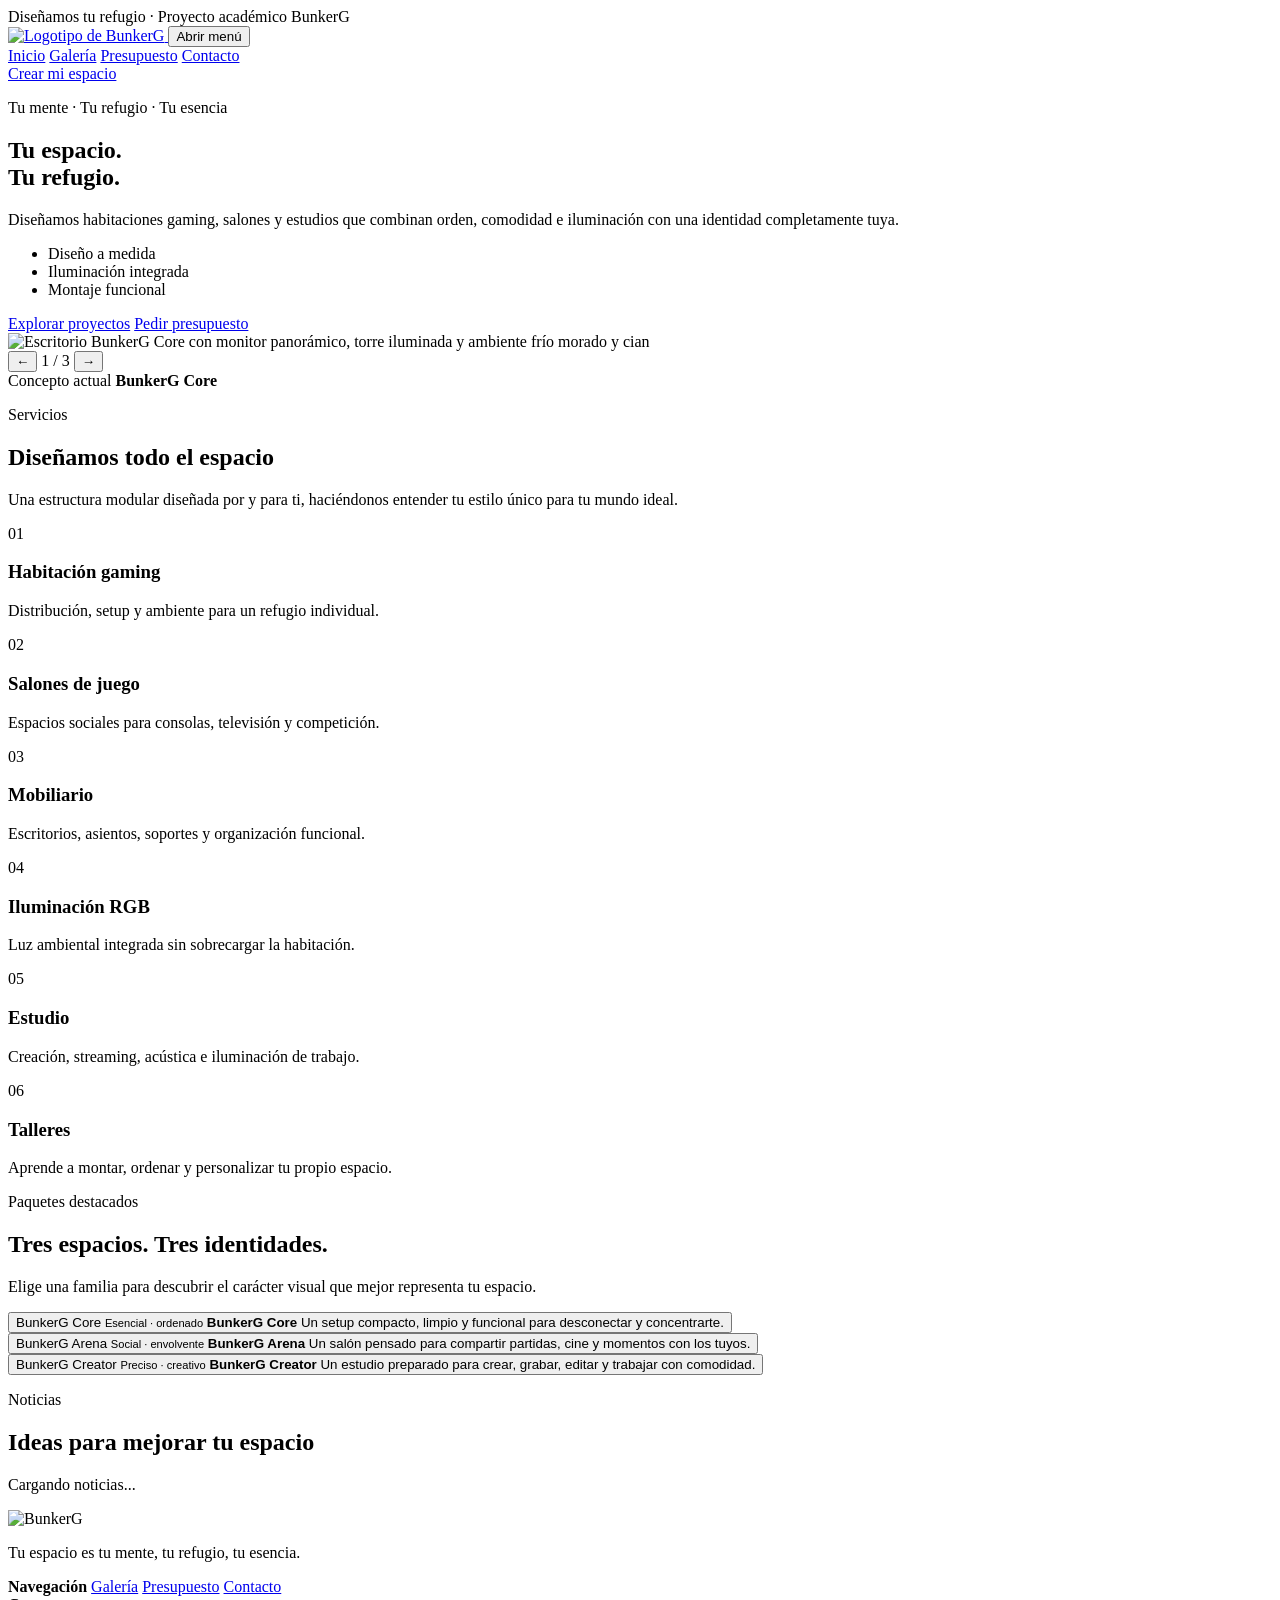
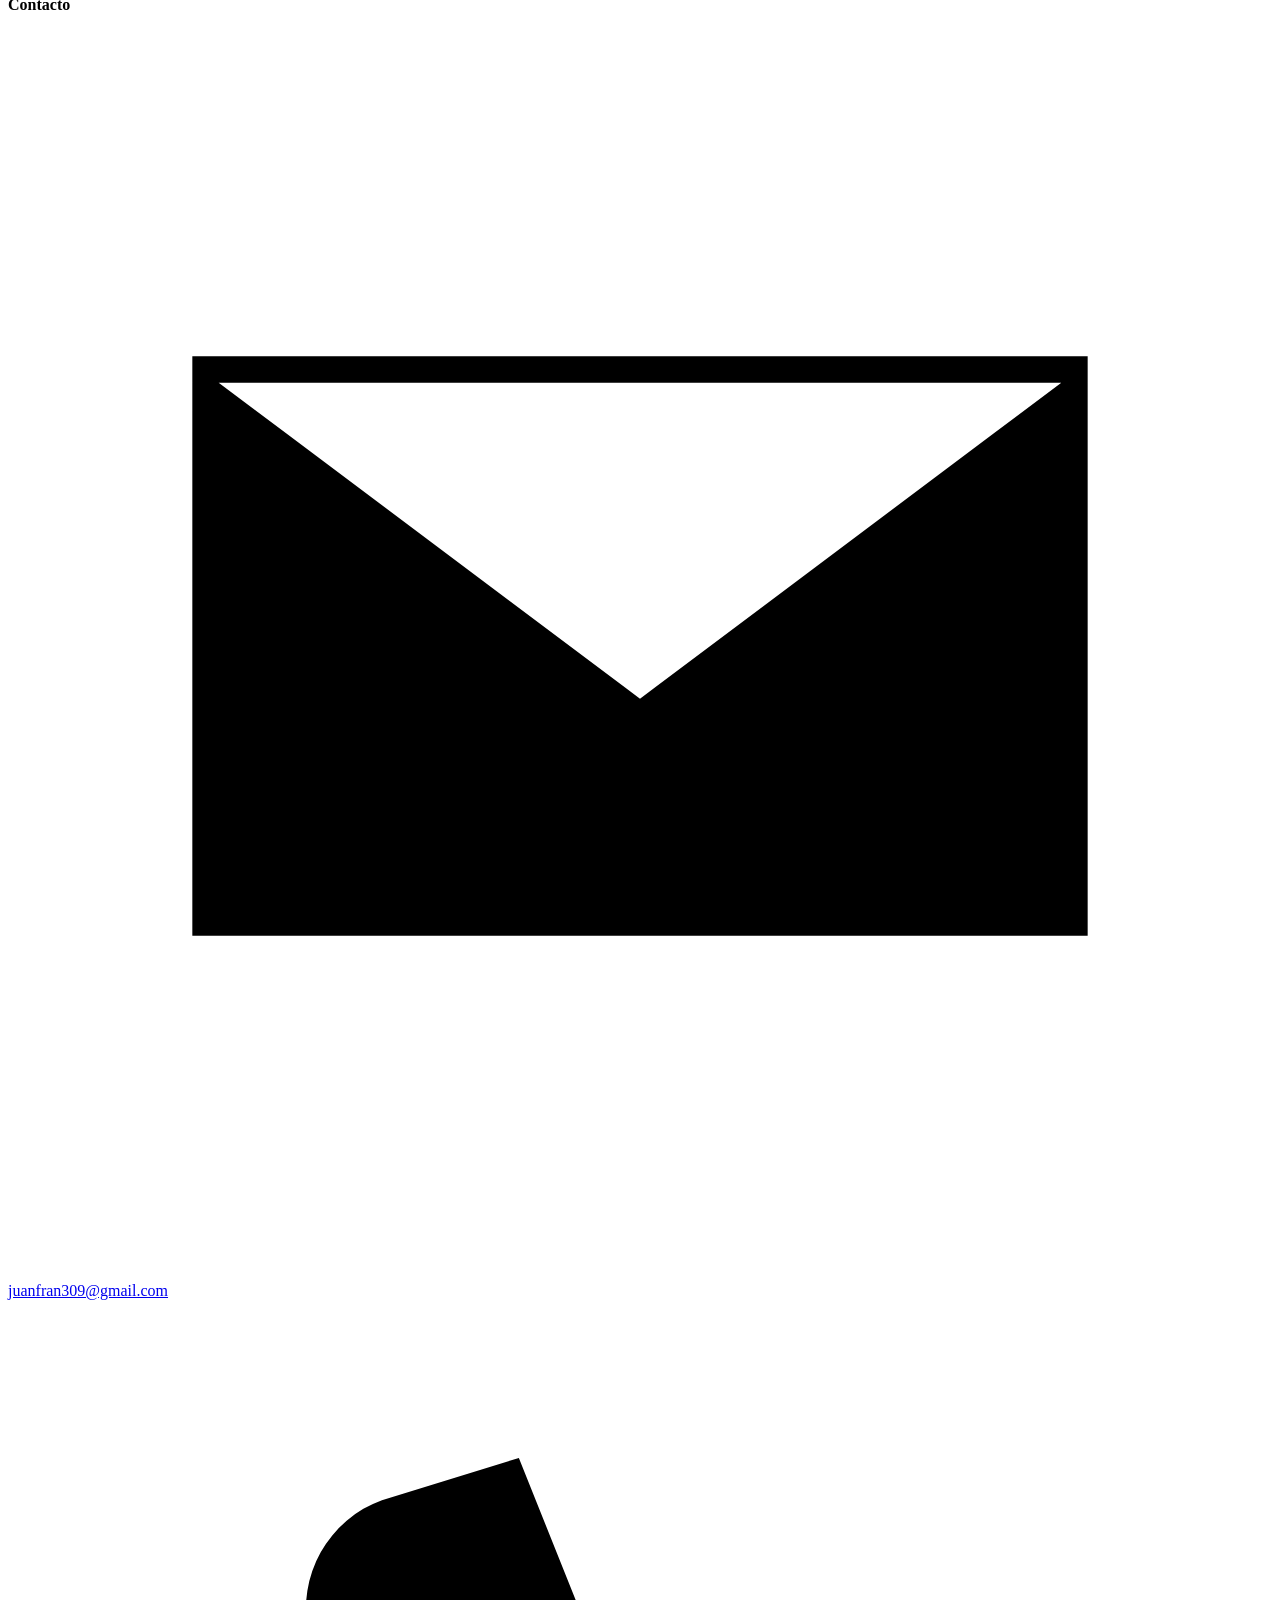
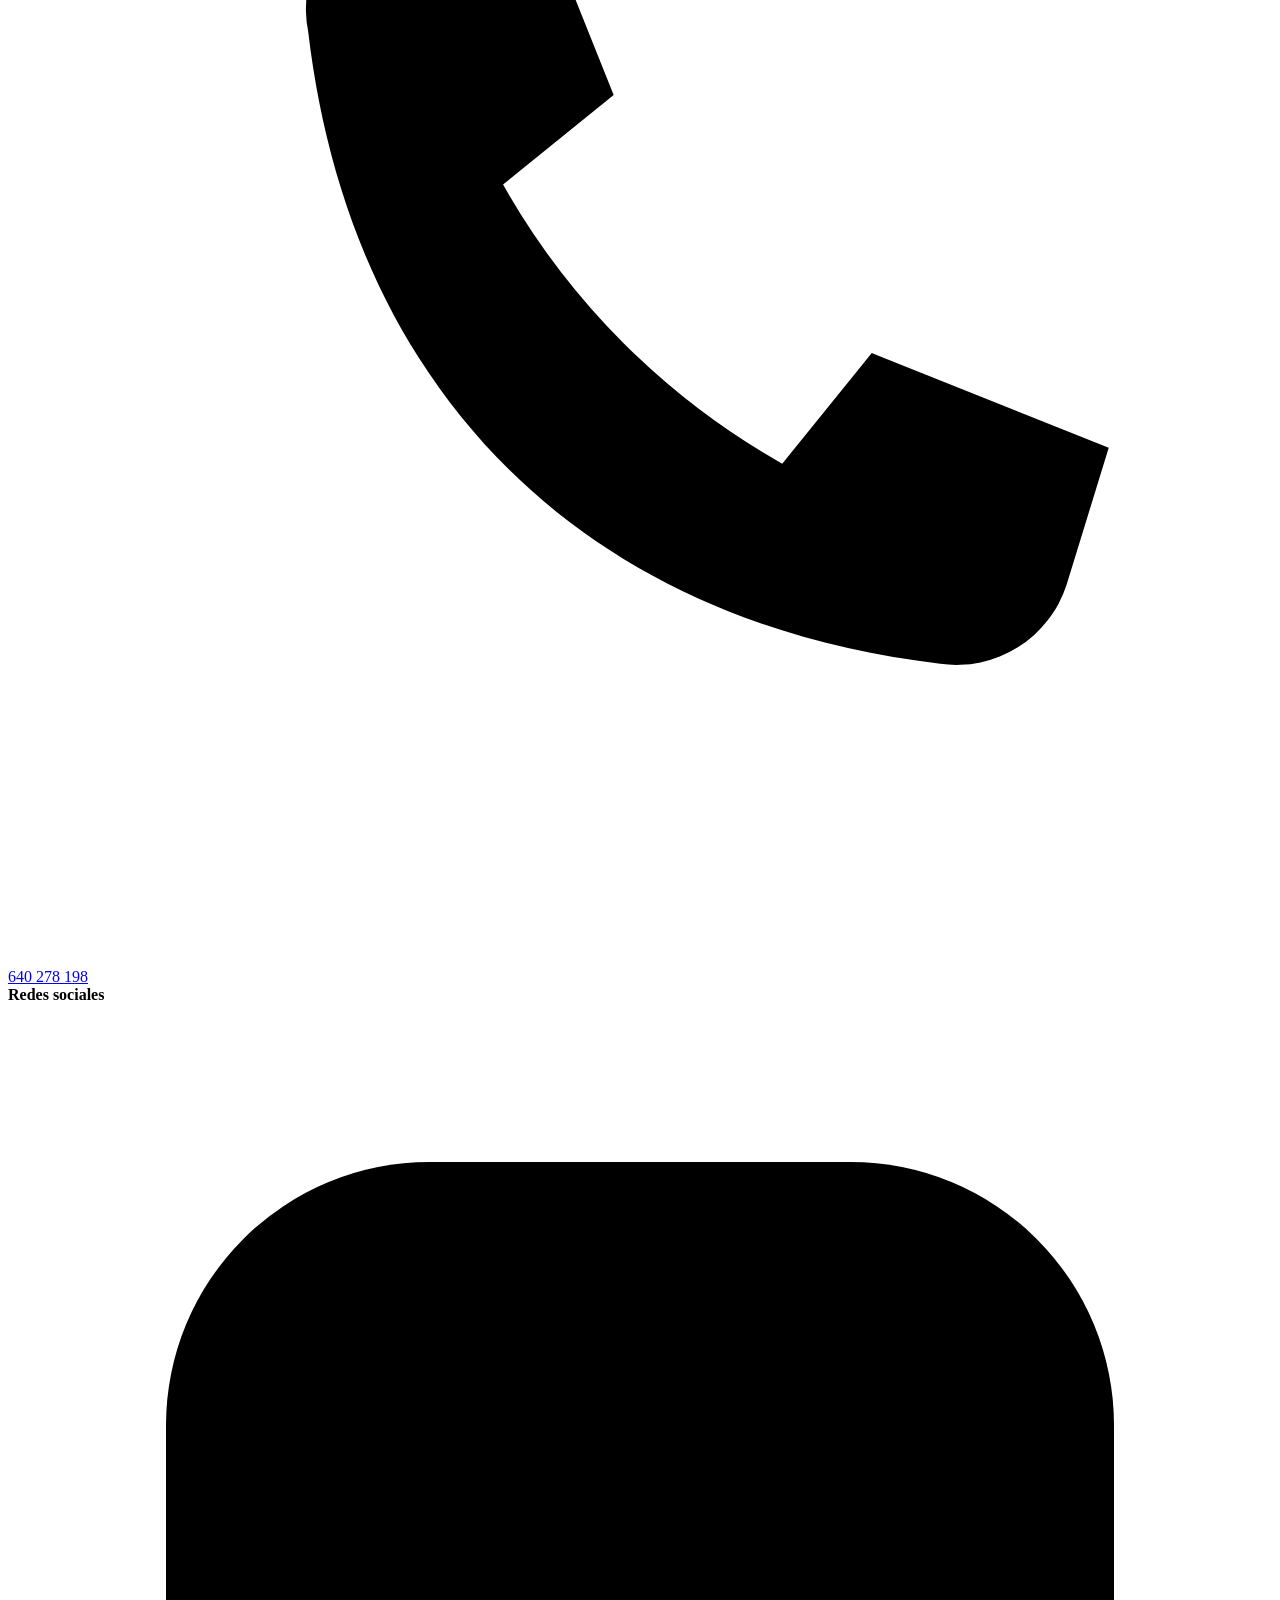
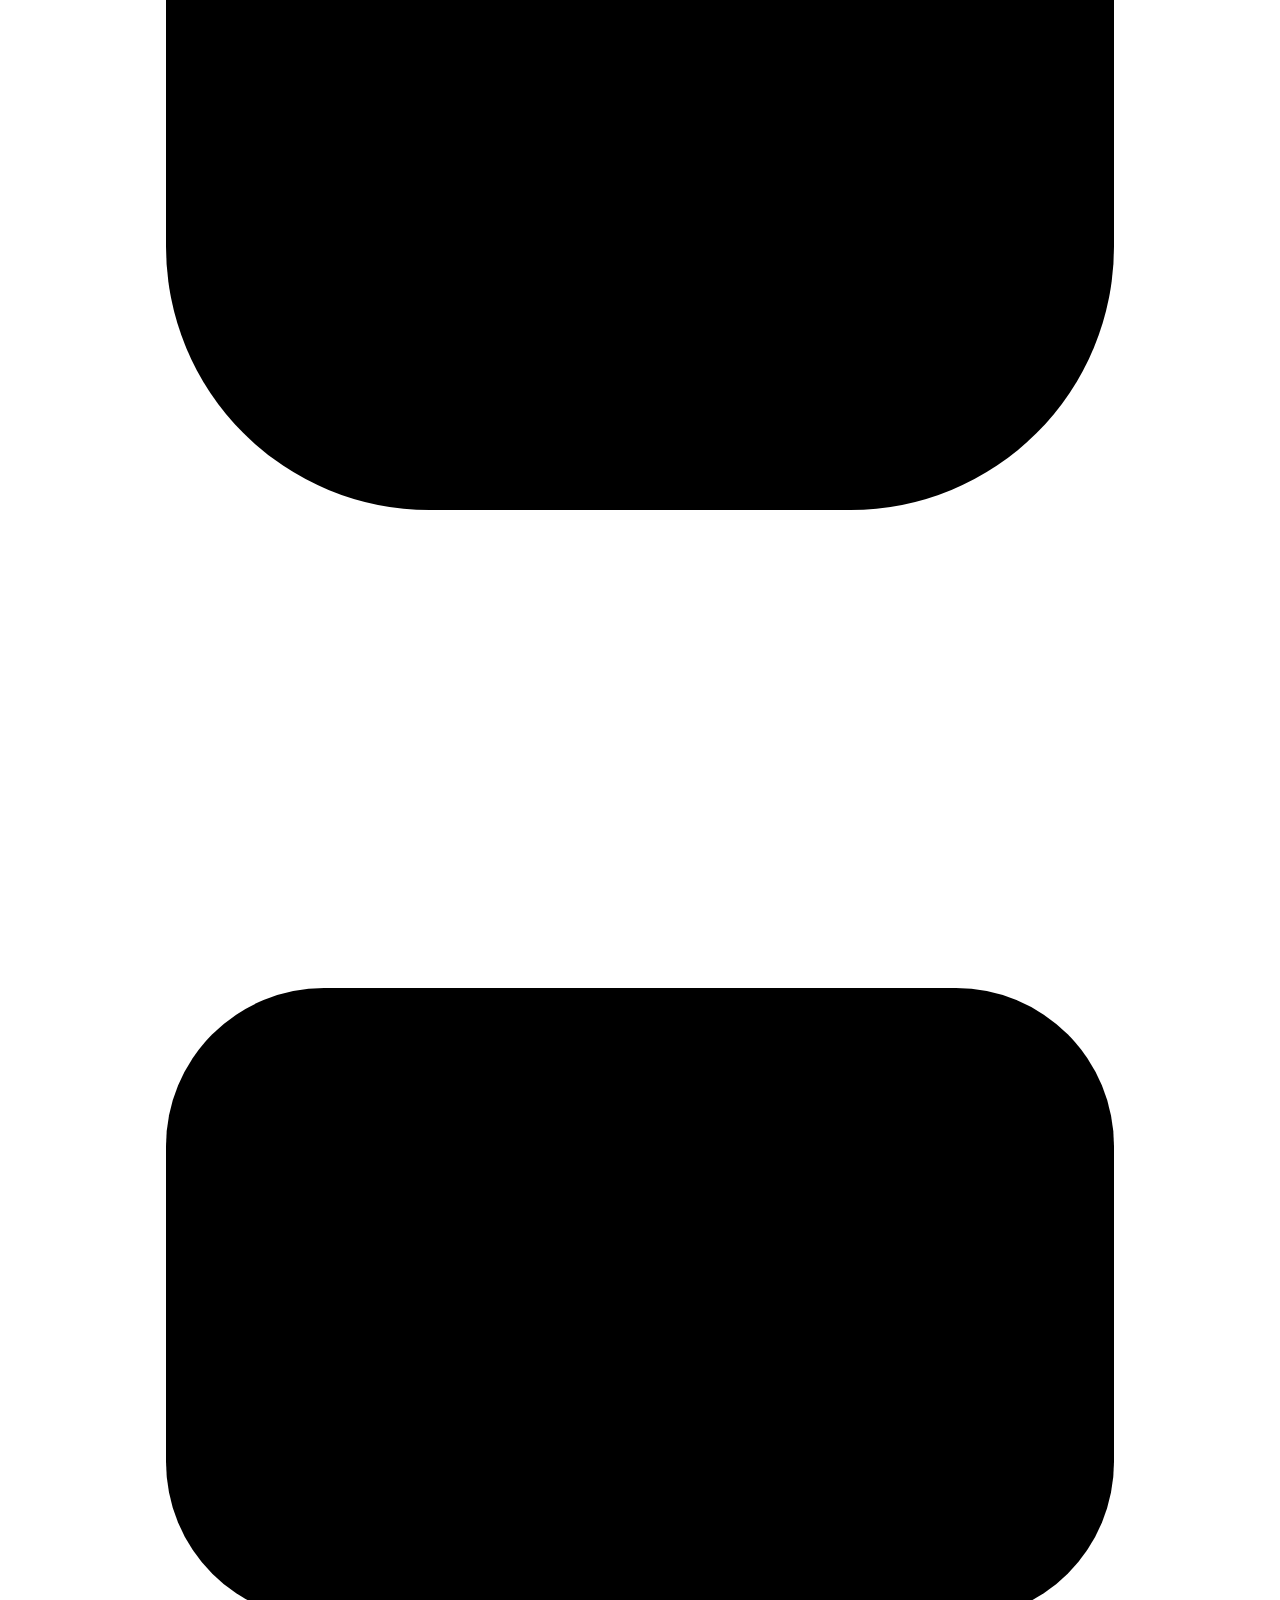
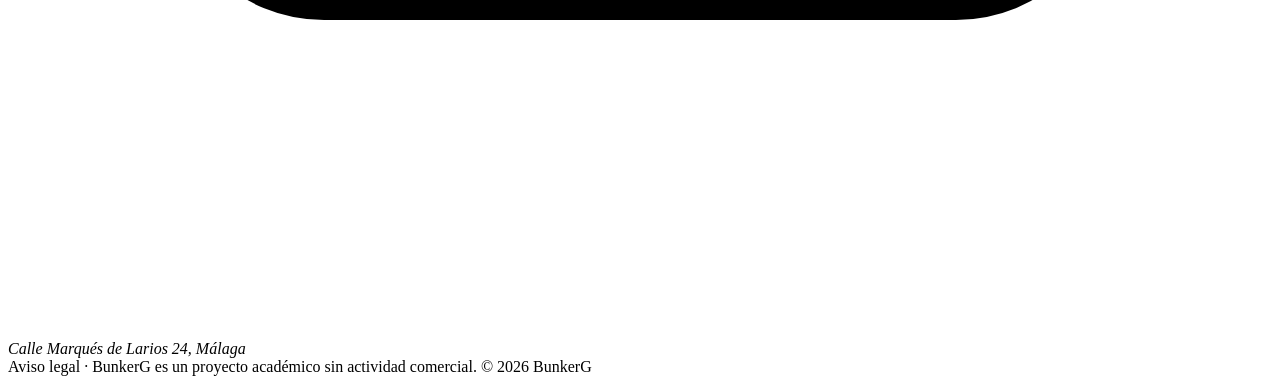
==== index.html @ d968b3aa "Añadir index.html" ====
<!DOCTYPE html>
<html lang="es">
<head>
  <meta charset="UTF-8">
  <meta name="viewport" content="width=device-width, initial-scale=1.0">
  <meta name="description" content="BunkerG diseña habitaciones gaming, salones de juego y estudios personalizados.">
  <title>BunkerG | Tu espacio, tu refugio</title>
  <link rel="icon" href="favicon.ico">
  <link rel="stylesheet" href="assets/css/styles.css?v=final-1">
</head>
<body data-page="home">
  <div class="top-strip">Diseñamos tu refugio · Proyecto académico BunkerG</div>

  <header class="site-header">
    <a class="brand" href="index.html" aria-label="BunkerG, página de inicio">
      <img src="assets/img/bunkerg-logo.svg" alt="Logotipo de BunkerG">
    </a>

    <button class="menu-toggle" type="button" aria-expanded="false" aria-controls="main-menu">
      <span></span><span></span><span></span>
      <span class="sr-only">Abrir menú</span>
    </button>

    <nav id="main-menu" class="main-nav" aria-label="Navegación principal">
      <a class="active" href="index.html">Inicio</a>
      <a href="galeria.html">Galería</a>
      <a href="presupuesto.html">Presupuesto</a>
      <a href="contacto.html">Contacto</a>
    </nav>

    <a class="button button-light header-action" href="presupuesto.html">Crear mi espacio</a>
  </header>

  <main>
    <section class="hero" aria-labelledby="main-title">
      <div class="hero-content">
        <p class="eyebrow">Tu mente · Tu refugio · Tu esencia</p>
        <h1 id="main-title">Tu espacio.<br><span>Tu refugio.</span></h1>
        <p class="hero-description">Diseñamos habitaciones gaming, salones y estudios que combinan orden, comodidad e iluminación con una identidad completamente tuya.</p>
        <ul class="hero-features">
          <li>Diseño a medida</li>
          <li>Iluminación integrada</li>
          <li>Montaje funcional</li>
        </ul>
        <div class="button-group">
          <a class="button button-primary" href="galeria.html">Explorar proyectos</a>
          <a class="button button-outline" href="presupuesto.html">Pedir presupuesto</a>
        </div>
      </div>

      <div class="hero-visual theme-core" data-concept="core">
        <img id="concept-image" class="hero-image" src="assets/img/bunkerg-core-hero.png" alt="Escritorio BunkerG Core con monitor panorámico, torre iluminada y ambiente frío morado y cian">

        <div class="hero-controls" role="group" aria-label="Cambiar concepto BunkerG">
          <button id="concept-prev" class="hero-control" type="button" aria-label="Ver concepto anterior">&#8592;</button>
          <span id="concept-counter" class="hero-counter" aria-live="polite">1 / 3</span>
          <button id="concept-next" class="hero-control" type="button" aria-label="Ver concepto siguiente">&#8594;</button>
        </div>

        <div class="hero-badge">
          <span>Concepto actual</span>
          <strong id="concept-name">BunkerG Core</strong>
        </div>
      </div>
    </section>

    <section class="section section-light" id="services" aria-labelledby="services-title">
      <div class="section-header">
        <div>
          <p class="eyebrow eyebrow-dark">Servicios</p>
          <h2 id="services-title">Diseñamos todo el espacio</h2>
        </div>
        <p>Una estructura modular diseñada por y para ti, haciéndonos entender tu estilo único para tu mundo ideal.</p>
      </div>

      <div class="services-grid">
        <article class="service-card">
          <span>01</span>
          <h3>Habitación gaming</h3>
          <p>Distribución, setup y ambiente para un refugio individual.</p>
        </article>
        <article class="service-card">
          <span>02</span>
          <h3>Salones de juego</h3>
          <p>Espacios sociales para consolas, televisión y competición.</p>
        </article>
        <article class="service-card">
          <span>03</span>
          <h3>Mobiliario</h3>
          <p>Escritorios, asientos, soportes y organización funcional.</p>
        </article>
        <article class="service-card">
          <span>04</span>
          <h3>Iluminación RGB</h3>
          <p>Luz ambiental integrada sin sobrecargar la habitación.</p>
        </article>
        <article class="service-card">
          <span>05</span>
          <h3>Estudio</h3>
          <p>Creación, streaming, acústica e iluminación de trabajo.</p>
        </article>
        <article class="service-card">
          <span>06</span>
          <h3>Talleres</h3>
          <p>Aprende a montar, ordenar y personalizar tu propio espacio.</p>
        </article>
      </div>
    </section>

    <section class="section section-dark" id="packages" aria-labelledby="packages-title">
      <div class="section-header">
        <div>
          <p class="eyebrow">Paquetes destacados</p>
          <h2 id="packages-title">Tres espacios. Tres identidades.</h2>
        </div>
        <p>Elige una familia para descubrir el carácter visual que mejor representa tu espacio.</p>
      </div>

      <div class="packages-grid">
        <button class="package-card core selected" type="button" data-theme="core" aria-pressed="true">
          <span class="package-art">
            <span class="package-brand">BunkerG</span>
            <span class="package-short-name">Core</span>
          </span>
          <span class="package-content">
            <small>Esencial · ordenado</small>
            <strong>BunkerG Core</strong>
            <span>Un setup compacto, limpio y funcional para desconectar y concentrarte.</span>
          </span>
        </button>
        <button class="package-card arena" type="button" data-theme="arena" aria-pressed="false">
          <span class="package-art">
            <span class="package-brand">BunkerG</span>
            <span class="package-short-name">Arena</span>
          </span>
          <span class="package-content">
            <small>Social · envolvente</small>
            <strong>BunkerG Arena</strong>
            <span>Un salón pensado para compartir partidas, cine y momentos con los tuyos.</span>
          </span>
        </button>
        <button class="package-card creator" type="button" data-theme="creator" aria-pressed="false">
          <span class="package-art">
            <span class="package-brand">BunkerG</span>
            <span class="package-short-name">Creator</span>
          </span>
          <span class="package-content">
            <small>Preciso · creativo</small>
            <strong>BunkerG Creator</strong>
            <span>Un estudio preparado para crear, grabar, editar y trabajar con comodidad.</span>
          </span>
        </button>
      </div>
    </section>

    <section class="section news" aria-labelledby="news-title">
      <div>
        <p class="eyebrow">Noticias</p>
        <h2 id="news-title">Ideas para mejorar tu <span>espacio</span></h2>
      </div>
      <div id="news-list" class="news-list" aria-live="polite">
        <p class="loading-state">Cargando noticias...</p>
      </div>
    </section>
  </main>

  <footer class="site-footer">
    <div>
      <img src="assets/img/bunkerg-logo.svg" alt="BunkerG">
      <p>Tu espacio es tu mente, tu refugio, tu esencia.</p>
    </div>
    <div class="footer-nav">
      <strong>Navegación</strong>
      <a href="galeria.html">Galería</a>
      <a href="presupuesto.html">Presupuesto</a>
      <a href="contacto.html">Contacto</a>
    </div>
    <div class="footer-contact">
      <strong>Contacto</strong>
      <a href="mailto:juanfran309@gmail.com" aria-label="Enviar un correo a Juanfran">
        <svg viewBox="0 0 24 24" aria-hidden="true"><path d="M3.5 6.5h17v11h-17zM4 7l8 6 8-6"/></svg>
        <span>juanfran309@gmail.com</span>
      </a>
      <a href="tel:+34640278198" aria-label="Llamar al 640 278 198">
        <svg viewBox="0 0 24 24" aria-hidden="true"><path d="M7.1 3.8 9.7 3l1.8 4.5-2.1 1.7a14 14 0 0 0 5.3 5.3l1.7-2.1 4.5 1.8-.8 2.6a2.2 2.2 0 0 1-2.4 1.5C10.9 17.5 6.5 13.1 5.7 6.3a2.2 2.2 0 0 1 1.4-2.5Z"/></svg>
        <span>640&nbsp;278&nbsp;198</span>
      </a>
    </div>
    <div class="footer-social">
      <strong>Redes sociales</strong>
      <div class="social-links">
        <a href="https://www.instagram.com/" target="_blank" rel="noopener noreferrer" aria-label="Instagram">
          <svg viewBox="0 0 24 24" aria-hidden="true"><rect x="3" y="3" width="18" height="18" rx="5"></rect><circle cx="12" cy="12" r="4"></circle><circle cx="17.5" cy="6.5" r="1"></circle></svg>
        </a>
        <a href="https://www.youtube.com/" target="_blank" rel="noopener noreferrer" aria-label="YouTube">
          <svg viewBox="0 0 24 24" aria-hidden="true"><rect x="3" y="6" width="18" height="12" rx="3"></rect><path d="m10 9 5 3-5 3z"></path></svg>
        </a>
      </div>
    </div>
    <div class="footer-meta">
      <address>Calle Marqués de Larios 24, Málaga</address>
      <span>Aviso legal · BunkerG es un proyecto académico sin actividad comercial.</span>
      <span>© 2026 BunkerG</span>
    </div>
  </footer>

  <script src="assets/js/main.js?v=final-1"></script>
</body>
</html>
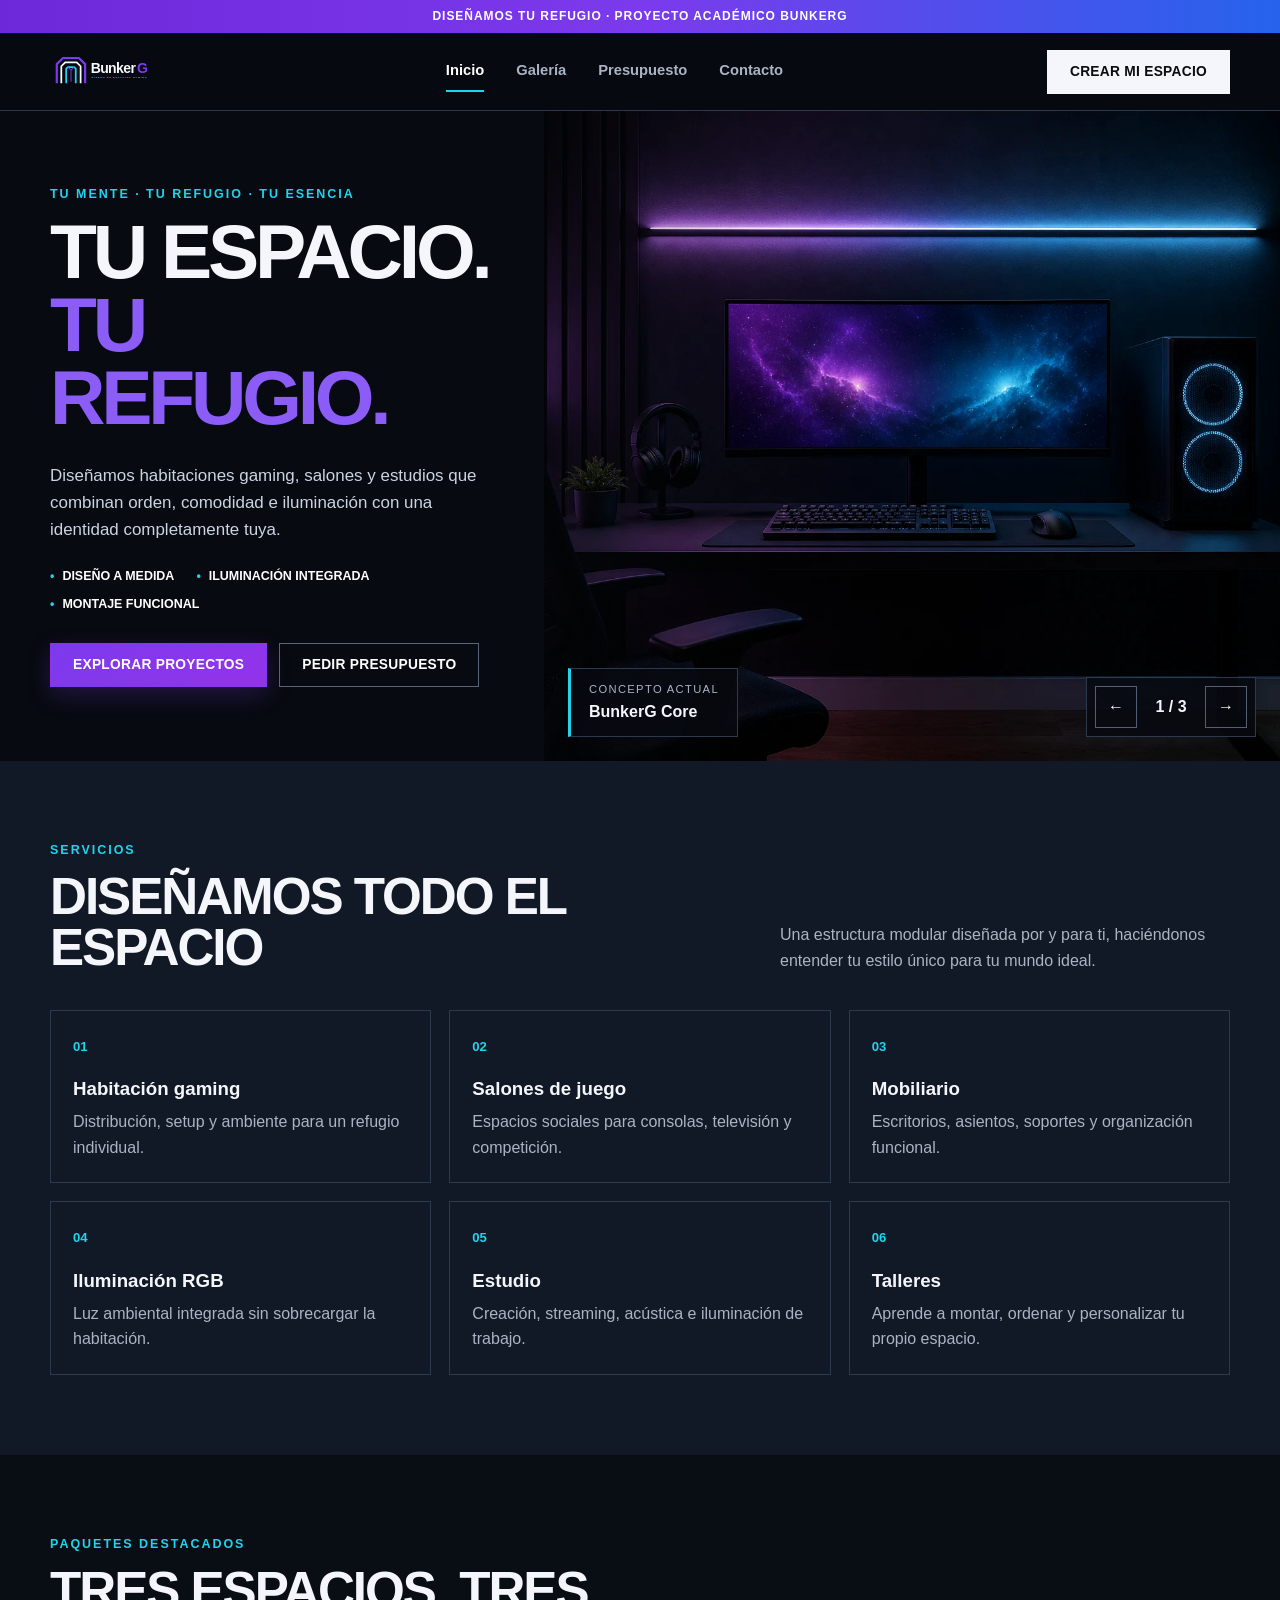
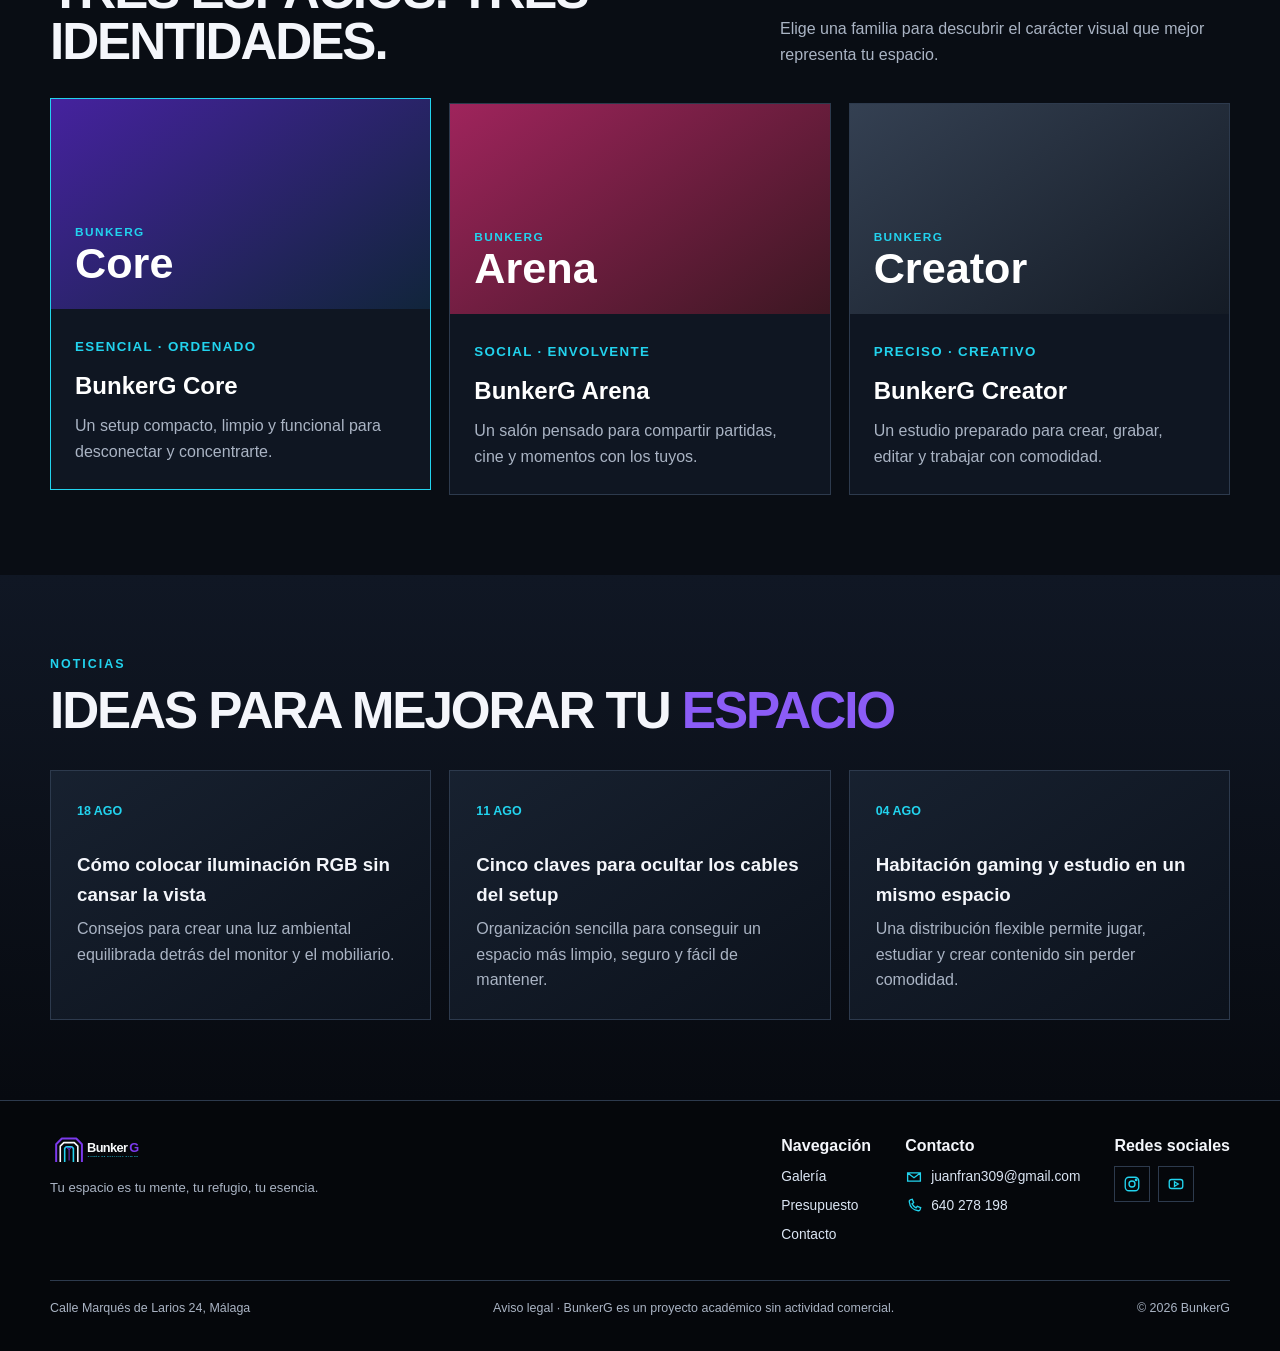
==== commit 4e811b6c: "Actualizar index.html para imágenes WebP" ====
--- a/index.html
+++ b/index.html
@@ -49,7 +49,7 @@
       </div>
 
       <div class="hero-visual theme-core" data-concept="core">
-        <img id="concept-image" class="hero-image" src="assets/img/bunkerg-core-hero.png" alt="Escritorio BunkerG Core con monitor panorámico, torre iluminada y ambiente frío morado y cian">
+        <img id="concept-image" class="hero-image" src="assets/img/bunkerg-core-hero.webp" alt="Escritorio BunkerG Core con monitor panorámico, torre iluminada y ambiente frío morado y cian">
 
         <div class="hero-controls" role="group" aria-label="Cambiar concepto BunkerG">
           <button id="concept-prev" class="hero-control" type="button" aria-label="Ver concepto anterior">&#8592;</button>
--- a/assets/css/styles.css
+++ b/assets/css/styles.css
@@ -0,0 +1,1075 @@
+:root {
+  --background: #070a10;
+  --surface: #0f1622;
+  --surface-light: #182231;
+  --text: #f4f6fb;
+  --muted: #aab4c4;
+  --purple: #7c3aed;
+  --cyan: #22d3ee;
+  --pink: #ec4899;
+  --orange: #f59e0b;
+  --border: #2d3a4d;
+  --radius: 14px;
+  --content-width: 1180px;
+}
+
+* {
+  box-sizing: border-box;
+}
+
+html {
+  scroll-behavior: smooth;
+}
+
+body {
+  margin: 0;
+  color: var(--text);
+  background:
+    radial-gradient(circle at 8% 20%, rgba(124, 58, 237, 0.14), transparent 28%),
+    radial-gradient(circle at 92% 75%, rgba(34, 211, 238, 0.1), transparent 26%),
+    var(--background);
+  font-family: Arial, Helvetica, sans-serif;
+  line-height: 1.6;
+}
+
+img {
+  display: block;
+  max-width: 100%;
+}
+
+a {
+  color: inherit;
+  text-decoration: none;
+}
+
+button,
+input {
+  font: inherit;
+}
+
+button,
+.button {
+  cursor: pointer;
+}
+
+.sr-only {
+  position: absolute;
+  width: 1px;
+  height: 1px;
+  padding: 0;
+  margin: -1px;
+  overflow: hidden;
+  clip: rect(0, 0, 0, 0);
+  white-space: nowrap;
+  border: 0;
+}
+
+.top-strip {
+  padding: 7px 20px;
+  color: white;
+  background: linear-gradient(90deg, #6d28d9, #7c3aed, #2563eb);
+  text-align: center;
+  font-size: 0.75rem;
+  font-weight: 700;
+  letter-spacing: 0.08em;
+  text-transform: uppercase;
+}
+
+.site-header {
+  position: sticky;
+  top: 0;
+  z-index: 20;
+  display: flex;
+  align-items: center;
+  justify-content: space-between;
+  gap: 32px;
+  min-height: 78px;
+  padding: 12px max(24px, calc((100% - var(--content-width)) / 2));
+  background: rgba(7, 10, 16, 0.95);
+  border-bottom: 1px solid var(--border);
+}
+
+.brand img {
+  width: 132px;
+}
+
+.main-nav {
+  display: flex;
+  align-items: center;
+  gap: 32px;
+}
+
+.main-nav a {
+  padding: 8px 0;
+  color: var(--muted);
+  font-size: 0.92rem;
+  font-weight: 700;
+  border-bottom: 2px solid transparent;
+}
+
+.main-nav a:hover,
+.main-nav a.active {
+  color: white;
+  border-color: var(--cyan);
+}
+
+.menu-toggle {
+  display: none;
+  color: white;
+  background: transparent;
+  border: 1px solid var(--border);
+  border-radius: 8px;
+  padding: 8px 11px;
+}
+
+.button {
+  display: inline-flex;
+  align-items: center;
+  justify-content: center;
+  min-height: 44px;
+  padding: 10px 22px;
+  border: 1px solid transparent;
+  border-radius: 8px;
+  font-size: 0.86rem;
+  font-weight: 800;
+  letter-spacing: 0.02em;
+  text-transform: uppercase;
+  transition: transform 0.2s ease, border-color 0.2s ease, background 0.2s ease;
+}
+
+.button:hover {
+  transform: translateY(-2px);
+}
+
+.button-primary {
+  color: white;
+  background: linear-gradient(135deg, var(--purple), #9333ea);
+  box-shadow: 0 8px 24px rgba(124, 58, 237, 0.24);
+}
+
+body[data-page="contact"] .button-primary {
+  box-shadow: none;
+}
+
+.button-outline {
+  color: white;
+  background: transparent;
+  border-color: #596579;
+}
+
+.button-light {
+  color: #0a0d13;
+  background: #f4f6fb;
+}
+
+.button-group {
+  display: flex;
+  flex-wrap: wrap;
+  gap: 12px;
+  margin-top: 28px;
+}
+
+.eyebrow {
+  margin: 0 0 10px;
+  color: var(--cyan);
+  font-size: 0.78rem;
+  font-weight: 800;
+  letter-spacing: 0.16em;
+  text-transform: uppercase;
+}
+
+.hero {
+  display: grid;
+  grid-template-columns: minmax(360px, 0.85fr) minmax(0, 1.15fr);
+  min-height: 650px;
+  background: #070a10;
+}
+
+.hero-content {
+  display: flex;
+  flex-direction: column;
+  justify-content: center;
+  padding: 70px max(40px, calc((100vw - var(--content-width)) / 2));
+}
+
+.hero h1,
+.page-intro h1 {
+  margin: 0;
+  font-size: clamp(3rem, 6vw, 6rem);
+  line-height: 0.95;
+  letter-spacing: -0.055em;
+  text-transform: uppercase;
+}
+
+.hero h1 span,
+.title-accent,
+.news h2 span {
+  color: #8b5cf6;
+}
+
+.hero-description {
+  max-width: 600px;
+  margin: 28px 0 0;
+  color: #cbd5e1;
+  font-size: 1.06rem;
+}
+
+.hero-features {
+  display: flex;
+  flex-wrap: wrap;
+  gap: 8px 22px;
+  padding: 0;
+  margin: 24px 0 0;
+  list-style: none;
+  color: white;
+  font-size: 0.78rem;
+  font-weight: 800;
+  text-transform: uppercase;
+}
+
+.hero-features li::before {
+  content: "•";
+  margin-right: 8px;
+  color: var(--cyan);
+}
+
+.hero-visual {
+  position: relative;
+  min-height: 650px;
+  overflow: hidden;
+  background: #101724;
+}
+
+.hero-visual::after {
+  content: "";
+  position: absolute;
+  inset: 0;
+  background: linear-gradient(90deg, rgba(7, 10, 16, 0.32), transparent 35%);
+  pointer-events: none;
+}
+
+.hero-image {
+  width: 100%;
+  height: 100%;
+  object-fit: cover;
+  transition: opacity 0.18s ease;
+}
+
+.hero-image.changing {
+  opacity: 0.45;
+}
+
+.hero-controls,
+.hero-badge {
+  position: absolute;
+  z-index: 2;
+  bottom: 24px;
+  background: rgba(7, 10, 16, 0.88);
+  border: 1px solid var(--border);
+  border-radius: 10px;
+}
+
+.hero-controls {
+  right: 24px;
+  display: flex;
+  align-items: center;
+  gap: 12px;
+  padding: 8px;
+}
+
+.hero-control {
+  width: 42px;
+  height: 42px;
+  color: white;
+  background: transparent;
+  border: 1px solid #536074;
+  border-radius: 7px;
+}
+
+.hero-counter {
+  min-width: 44px;
+  text-align: center;
+  font-weight: 800;
+}
+
+.hero-badge {
+  left: 24px;
+  padding: 12px 18px;
+  border-left: 3px solid var(--cyan);
+}
+
+.hero-badge span,
+.hero-badge strong {
+  display: block;
+}
+
+.hero-badge span {
+  color: var(--muted);
+  font-size: 0.7rem;
+  letter-spacing: 0.12em;
+  text-transform: uppercase;
+}
+
+.section,
+.page-intro,
+.gallery-area,
+.budget-area,
+.contact-area {
+  padding-left: max(24px, calc((100% - var(--content-width)) / 2));
+  padding-right: max(24px, calc((100% - var(--content-width)) / 2));
+}
+
+.section {
+  padding-top: 80px;
+  padding-bottom: 80px;
+}
+
+.section-light {
+  background: #111926;
+}
+
+.section-dark {
+  background: #090d14;
+}
+
+.section-header {
+  display: flex;
+  align-items: end;
+  justify-content: space-between;
+  gap: 40px;
+  margin-bottom: 36px;
+}
+
+.section-header h2,
+.news h2 {
+  margin: 0;
+  font-size: clamp(2rem, 4vw, 3.6rem);
+  line-height: 1;
+  letter-spacing: -0.04em;
+  text-transform: uppercase;
+}
+
+.section-header > p {
+  max-width: 450px;
+  margin: 0;
+  color: var(--muted);
+}
+
+.services-grid,
+.packages-grid,
+.news-list,
+.projects-gallery {
+  display: grid;
+  gap: 18px;
+}
+
+.services-grid {
+  grid-template-columns: repeat(3, 1fr);
+}
+
+.news-item {
+  padding: 26px;
+  background: linear-gradient(145deg, rgba(24, 34, 49, 0.94), rgba(12, 18, 28, 0.94));
+  border: 1px solid var(--border);
+  border-radius: var(--radius);
+}
+
+.service-card {
+  min-height: 150px;
+  padding: 22px;
+  background: #111926;
+  border: 1px solid #2d3a4d;
+  border-radius: 10px;
+}
+
+.service-card span {
+  display: inline-block;
+  color: var(--cyan);
+  font-size: 0.82rem;
+  font-weight: 800;
+}
+
+.service-card h3 {
+  margin: 16px 0 5px;
+}
+
+.news-item h3 {
+  margin: 28px 0 6px;
+}
+
+.service-card p,
+.news-item p,
+.project-content p {
+  margin: 0;
+  color: var(--muted);
+}
+
+.packages-grid {
+  grid-template-columns: repeat(3, 1fr);
+}
+
+.package-card {
+  padding: 0;
+  overflow: hidden;
+  color: white;
+  text-align: left;
+  background: var(--surface);
+  border: 1px solid var(--border);
+  border-radius: var(--radius);
+  transition: transform 0.2s ease, border-color 0.2s ease;
+}
+
+.package-card:hover,
+.package-card.selected {
+  transform: translateY(-5px);
+  border-color: var(--cyan);
+}
+
+.package-art {
+  display: flex;
+  flex-direction: column;
+  justify-content: end;
+  min-height: 210px;
+  padding: 24px;
+}
+
+.package-card.core .package-art {
+  background: linear-gradient(145deg, #45229e, #11253b);
+}
+
+.package-card.arena .package-art {
+  background: linear-gradient(145deg, #9f245c, #3c1722);
+}
+
+.package-card.creator .package-art {
+  background: linear-gradient(145deg, #344052, #141b25);
+}
+
+.package-brand {
+  color: var(--cyan);
+  font-size: 0.74rem;
+  font-weight: 800;
+  letter-spacing: 0.12em;
+  text-transform: uppercase;
+}
+
+.package-short-name {
+  font-size: 2.7rem;
+  font-weight: 900;
+  line-height: 1;
+}
+
+.package-content {
+  display: block;
+  padding: 24px;
+}
+
+.package-content small,
+.project-content small {
+  color: var(--cyan);
+  font-weight: 800;
+  letter-spacing: 0.1em;
+  text-transform: uppercase;
+}
+
+.package-content strong {
+  display: block;
+  margin: 8px 0;
+  font-size: 1.5rem;
+}
+
+.package-content > span:last-child {
+  display: block;
+  color: var(--muted);
+}
+
+.news {
+  background: linear-gradient(180deg, #101724, #070a10);
+}
+
+.news-list {
+  grid-template-columns: repeat(3, 1fr);
+  margin-top: 34px;
+}
+
+.news-item time {
+  color: var(--cyan);
+  font-size: 0.78rem;
+  font-weight: 800;
+}
+
+.page-intro {
+  padding-top: 72px;
+  padding-bottom: 42px;
+  background: linear-gradient(135deg, rgba(124, 58, 237, 0.15), transparent 46%);
+  border-bottom: 1px solid var(--border);
+}
+
+.page-intro h1 {
+  max-width: 900px;
+  font-size: clamp(2.8rem, 5.5vw, 5.8rem);
+}
+
+.page-intro > p:last-child {
+  max-width: 700px;
+  color: var(--muted);
+}
+
+.gallery-area {
+  min-height: 620px;
+  padding-top: 44px;
+  padding-bottom: 80px;
+  background:
+    radial-gradient(circle at 10% 8%, rgba(124, 58, 237, 0.16), transparent 34%),
+    radial-gradient(circle at 92% 30%, rgba(34, 211, 238, 0.1), transparent 30%),
+    linear-gradient(135deg, #111426 0%, #080b12 48%, #0a141e 100%);
+}
+
+.filters {
+  display: flex;
+  flex-wrap: wrap;
+  gap: 10px;
+  margin-bottom: 28px;
+}
+
+.filter {
+  padding: 10px 20px;
+  color: white;
+  background: var(--surface);
+  border: 1px solid #465368;
+  border-radius: 8px;
+  font-weight: 800;
+}
+
+.filter:hover,
+.filter.active {
+  background: var(--purple);
+  border-color: #a78bfa;
+}
+
+.projects-gallery {
+  grid-template-columns: repeat(3, 1fr);
+}
+
+.project-card {
+  overflow: hidden;
+  background: rgba(10, 16, 25, 0.94);
+  border: 1px solid #405069;
+  border-radius: var(--radius);
+  transition: transform 0.2s ease, border-color 0.2s ease;
+}
+
+.project-card:hover {
+  transform: translateY(-4px);
+  border-color: var(--cyan);
+}
+
+.project-visual {
+  position: relative;
+  display: flex;
+  align-items: end;
+  justify-content: space-between;
+  min-height: 180px;
+  padding: 22px;
+  background: linear-gradient(135deg, rgba(124, 58, 237, 0.5), rgba(34, 211, 238, 0.08));
+  border-bottom: 1px solid var(--border);
+}
+
+.project-card.arena .project-visual {
+  background: linear-gradient(135deg, rgba(236, 72, 153, 0.48), rgba(245, 158, 11, 0.1));
+}
+
+.project-card.creator .project-visual {
+  background: linear-gradient(135deg, rgba(34, 211, 238, 0.3), rgba(245, 158, 11, 0.08));
+}
+
+.project-number {
+  font-size: 2rem;
+  font-weight: 900;
+}
+
+.project-content {
+  padding: 22px;
+}
+
+.project-content h3 {
+  margin: 7px 0;
+  font-size: 1.28rem;
+}
+
+.budget-area {
+  display: grid;
+  grid-template-columns: minmax(0, 1.2fr) minmax(300px, 0.8fr);
+  gap: 34px;
+  align-items: start;
+  padding-top: 50px;
+  padding-bottom: 80px;
+}
+
+.form {
+  display: grid;
+  gap: 18px;
+}
+
+.budget-section,
+.budget-summary,
+.contact-details,
+.map-section {
+  padding: 26px;
+  background: rgba(15, 22, 34, 0.96);
+  border: 1px solid var(--border);
+  border-radius: var(--radius);
+}
+
+.budget-section {
+  padding: 24px;
+  background: #111824;
+  border-color: #3c485a;
+  border-radius: 0;
+  box-shadow: none;
+}
+
+.budget-section-title {
+  margin: 0 0 20px;
+  padding-bottom: 14px;
+  color: white;
+  font-size: 1.25rem;
+  font-weight: 900;
+  border-bottom: 1px solid #303b4b;
+}
+
+.budget-section-title span {
+  color: #a855f7;
+}
+
+.package-selector {
+  display: grid;
+  grid-template-columns: repeat(3, 1fr);
+  gap: 10px;
+}
+
+.package-option {
+  position: relative;
+  display: flex;
+  justify-content: center;
+  padding: 15px;
+  color: white;
+  background: #0a1019;
+  border: 1px solid #465368;
+  border-radius: 9px;
+  font-weight: 800;
+}
+
+.package-option:has(input:checked) {
+  color: #d8b4fe;
+  border-color: #a855f7;
+}
+
+.package-option input {
+  position: absolute;
+  opacity: 0;
+}
+
+.extra-options label {
+  display: grid;
+  grid-template-columns: auto 1fr auto;
+  gap: 12px;
+  align-items: center;
+  padding: 12px 4px;
+  border-bottom: 1px solid var(--border);
+}
+
+.extra-options label:last-child {
+  border-bottom: 0;
+}
+
+.extra-options b {
+  color: var(--cyan);
+}
+
+.field-label,
+.form-grid label {
+  display: grid;
+  gap: 7px;
+  color: #d8dee9;
+  font-size: 0.86rem;
+  font-weight: 700;
+}
+
+.form-grid {
+  display: grid;
+  grid-template-columns: repeat(2, 1fr);
+  gap: 16px;
+}
+
+input[type="text"],
+input[type="tel"],
+input[type="number"] {
+  width: 100%;
+  min-height: 46px;
+  padding: 10px 12px;
+  color: white;
+  background: #080d14;
+  border: 1px solid #465368;
+  border-radius: 8px;
+  outline: none;
+}
+
+input:focus {
+  border-color: var(--cyan);
+  box-shadow: 0 0 0 3px rgba(34, 211, 238, 0.12);
+}
+
+.field-help,
+.summary-note,
+.route-status {
+  color: var(--muted);
+  font-size: 0.85rem;
+}
+
+.consent {
+  display: flex;
+  gap: 10px;
+  align-items: center;
+  color: var(--muted);
+  font-size: 0.88rem;
+}
+
+.error-message {
+  min-height: 24px;
+  margin: 0;
+  color: #fb7185;
+}
+
+.budget-summary {
+  position: sticky;
+  top: 100px;
+}
+
+.budget-summary h2 {
+  margin-top: 0;
+  color: #c084fc;
+  text-transform: uppercase;
+}
+
+.summary-row,
+.summary-total {
+  padding: 18px 0;
+  border-top: 1px solid var(--border);
+}
+
+.summary-row > span,
+.summary-row > strong,
+.summary-row > b,
+.summary-total > span,
+.summary-total > strong {
+  display: block;
+}
+
+.summary-row strong {
+  color: #c084fc;
+}
+
+.summary-row b {
+  margin-top: -26px;
+  text-align: right;
+}
+
+.summary-row ul {
+  padding-left: 18px;
+  color: var(--muted);
+}
+
+.summary-total strong {
+  color: var(--cyan);
+  font-size: 2.8rem;
+  line-height: 1.15;
+}
+
+.request-button {
+  width: 100%;
+}
+
+.success-state {
+  display: inline-block;
+  margin-top: 12px;
+  padding: 6px 10px;
+  color: #86efac;
+  background: rgba(34, 197, 94, 0.12);
+  border-radius: 6px;
+  font-size: 0.75rem;
+  font-weight: 800;
+}
+
+.contact-area {
+  display: grid;
+  grid-template-columns: 0.75fr 1.25fr;
+  gap: 24px;
+  padding-top: 50px;
+  padding-bottom: 80px;
+}
+
+.contact-details h2 {
+  margin-top: 0;
+  font-size: 2rem;
+}
+
+.contact-details dl {
+  display: grid;
+  gap: 0;
+  margin: 24px 0;
+}
+
+.contact-details dl > div {
+  padding: 12px 0;
+  border-bottom: 1px solid var(--border);
+}
+
+.contact-details dt {
+  margin-bottom: 4px;
+  color: var(--muted);
+  font-size: 0.82rem;
+  font-weight: 700;
+}
+
+.contact-details dd {
+  margin: 0;
+  color: white;
+  line-height: 1.5;
+}
+
+.contact-details dd a {
+  color: inherit;
+}
+
+.contact-details dd a:hover {
+  color: var(--cyan);
+}
+
+#dynamic-map {
+  width: 100%;
+  height: 420px;
+  margin-bottom: 18px;
+  border-radius: 10px;
+  overflow: hidden;
+}
+
+.route-button {
+  margin-right: 10px;
+}
+
+.site-footer {
+  display: grid;
+  grid-template-columns: minmax(220px, 1fr) auto auto auto;
+  gap: 34px;
+  align-items: start;
+  padding: 32px max(24px, calc((100% - var(--content-width)) / 2));
+  background: #05070b;
+  border-top: 1px solid var(--border);
+}
+
+.site-footer > div:first-child img {
+  width: 120px;
+  margin-bottom: 8px;
+}
+
+.site-footer p {
+  margin: 0;
+  color: var(--muted);
+  font-size: 0.82rem;
+}
+
+.footer-nav,
+.footer-contact,
+.footer-social {
+  display: grid;
+  align-content: start;
+  gap: 7px;
+}
+
+.footer-nav a,
+.footer-contact a {
+  display: flex;
+  align-items: center;
+  gap: 8px;
+  color: #dbe5f3;
+  font-size: 0.86rem;
+}
+
+.footer-contact svg,
+.footer-social svg {
+  width: 18px;
+  height: 18px;
+  fill: none;
+  stroke: var(--cyan);
+  stroke-width: 1.8;
+}
+
+.social-links {
+  display: flex;
+  gap: 8px;
+}
+
+.social-links a {
+  display: grid;
+  place-items: center;
+  width: 36px;
+  height: 36px;
+  border: 1px solid var(--border);
+}
+
+.social-links a:hover {
+  color: var(--cyan);
+  border-color: var(--cyan);
+}
+
+.footer-meta {
+  grid-column: 1 / -1;
+  display: flex;
+  flex-wrap: wrap;
+  justify-content: space-between;
+  gap: 10px 24px;
+  padding-top: 18px;
+  color: var(--muted);
+  border-top: 1px solid var(--border);
+  font-size: 0.78rem;
+}
+
+.footer-meta address {
+  font-style: normal;
+}
+
+@media (max-width: 900px) {
+  .header-action {
+    display: none;
+  }
+
+  .hero {
+    grid-template-columns: 1fr;
+  }
+
+  .hero-content,
+  .hero-visual {
+    min-height: 540px;
+  }
+
+  .services-grid,
+  .projects-gallery {
+    grid-template-columns: repeat(2, 1fr);
+  }
+
+  .packages-grid,
+  .news-list {
+    grid-template-columns: 1fr;
+  }
+
+  .budget-area,
+  .contact-area {
+    grid-template-columns: 1fr;
+  }
+
+  .budget-summary {
+    position: static;
+  }
+
+  .site-footer {
+    grid-template-columns: 1fr 1fr;
+  }
+
+}
+
+@media (max-width: 680px) {
+  .site-header {
+    flex-wrap: wrap;
+    gap: 12px;
+  }
+
+  .menu-toggle {
+    display: block;
+  }
+
+  .main-nav {
+    display: none;
+    flex-basis: 100%;
+    flex-direction: column;
+    align-items: stretch;
+    gap: 2px;
+    padding-top: 10px;
+  }
+
+  .main-nav.open {
+    display: flex;
+  }
+
+  .main-nav a {
+    padding: 10px 0;
+  }
+
+  .hero-content {
+    padding: 56px 24px;
+  }
+
+  .hero h1 {
+    font-size: clamp(3rem, 17vw, 4.8rem);
+  }
+
+  .hero-visual {
+    min-height: 430px;
+  }
+
+  .section-header {
+    display: block;
+  }
+
+  .section-header > p {
+    margin-top: 16px;
+  }
+
+  .services-grid,
+  .projects-gallery,
+  .package-selector,
+  .form-grid {
+    grid-template-columns: 1fr;
+  }
+
+  .hero-controls {
+    right: 12px;
+    bottom: 12px;
+  }
+
+  .hero-badge {
+    left: 12px;
+    bottom: 12px;
+  }
+
+  .site-footer {
+    grid-template-columns: 1fr;
+  }
+
+  .footer-meta {
+    flex-direction: column;
+  }
+}
+
+.button,
+.menu-toggle,
+.hero-controls,
+.hero-control,
+.hero-badge,
+.service-card,
+.news-item,
+.package-card,
+.filter,
+.project-card,
+.budget-summary,
+.contact-details,
+.map-section,
+.package-option,
+input[type="text"],
+input[type="tel"],
+input[type="number"],
+.success-state,
+#dynamic-map {
+  border-radius: 0;
+}
+
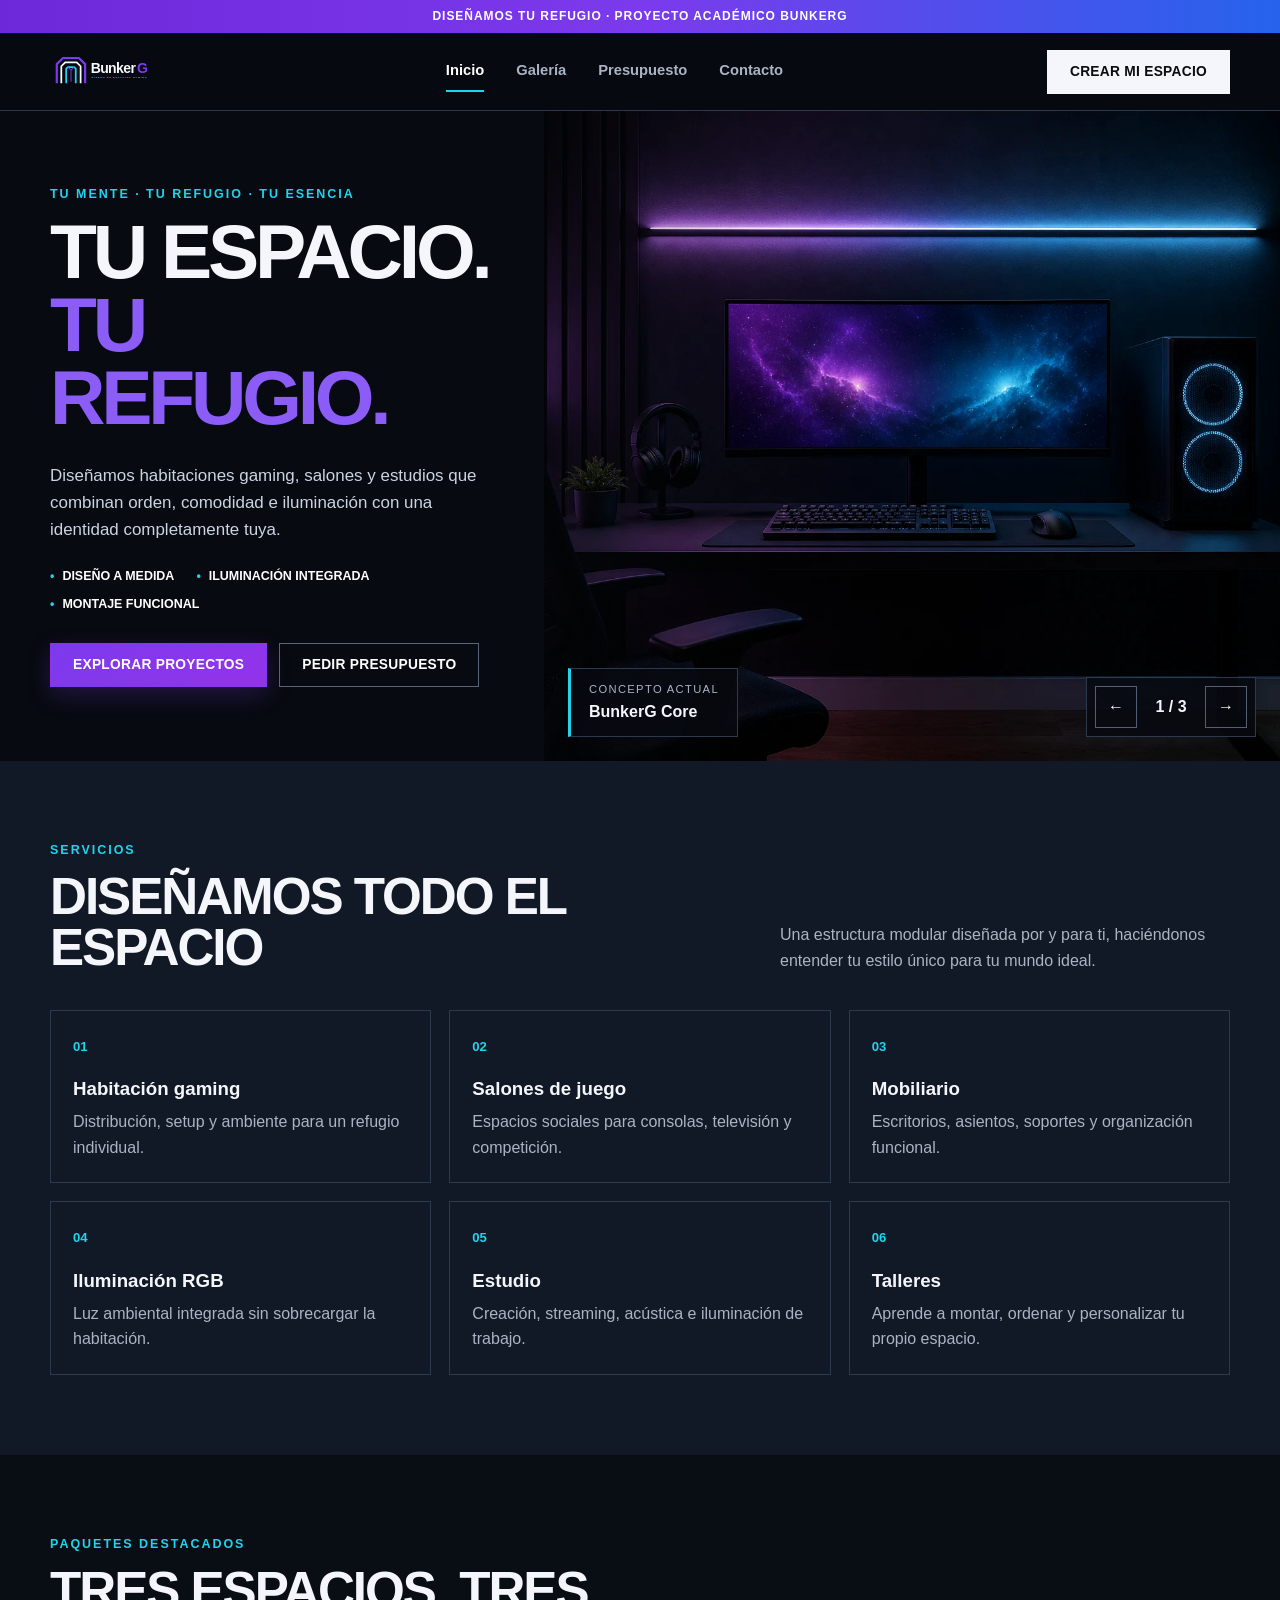
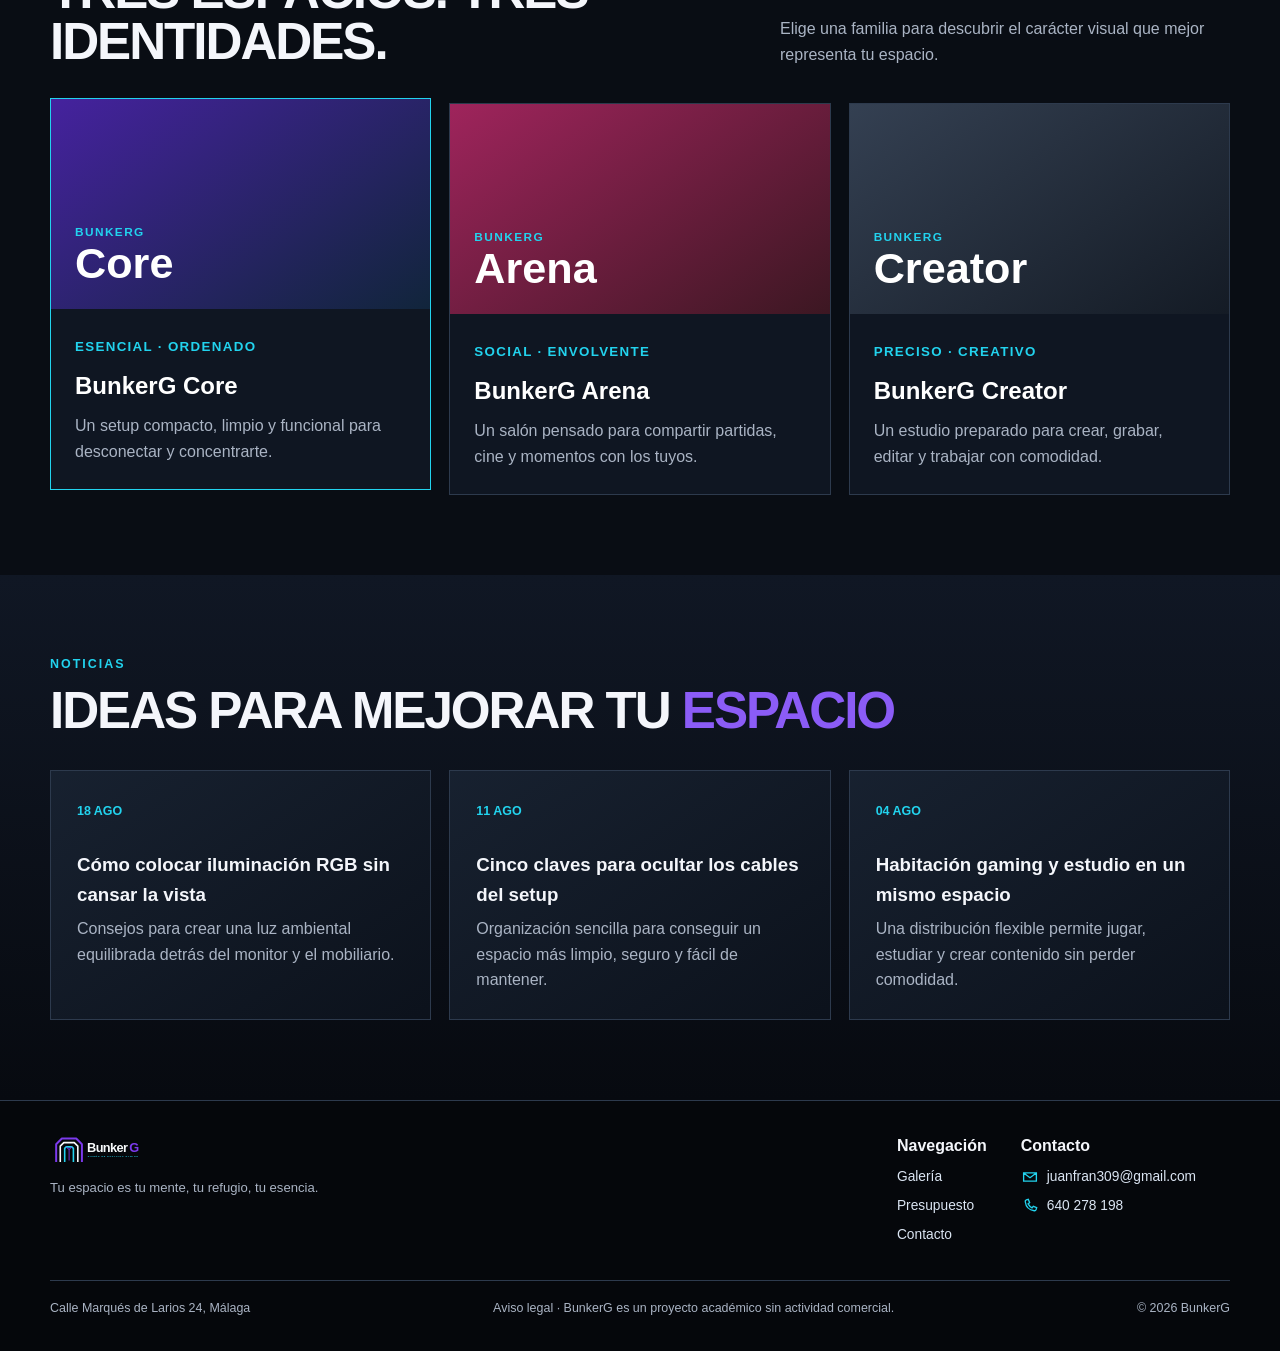
==== commit f8c1af72: "Eliminar enlaces sociales del footer" ====
--- a/index.html
+++ b/index.html
@@ -1,210 +1,198 @@
-<!DOCTYPE html>
-<html lang="es">
-<head>
-  <meta charset="UTF-8">
-  <meta name="viewport" content="width=device-width, initial-scale=1.0">
-  <meta name="description" content="BunkerG diseña habitaciones gaming, salones de juego y estudios personalizados.">
-  <title>BunkerG | Tu espacio, tu refugio</title>
-  <link rel="icon" href="favicon.ico">
-  <link rel="stylesheet" href="assets/css/styles.css?v=final-1">
-</head>
-<body data-page="home">
-  <div class="top-strip">Diseñamos tu refugio · Proyecto académico BunkerG</div>
-
-  <header class="site-header">
-    <a class="brand" href="index.html" aria-label="BunkerG, página de inicio">
-      <img src="assets/img/bunkerg-logo.svg" alt="Logotipo de BunkerG">
-    </a>
-
-    <button class="menu-toggle" type="button" aria-expanded="false" aria-controls="main-menu">
-      <span></span><span></span><span></span>
-      <span class="sr-only">Abrir menú</span>
-    </button>
-
-    <nav id="main-menu" class="main-nav" aria-label="Navegación principal">
-      <a class="active" href="index.html">Inicio</a>
-      <a href="galeria.html">Galería</a>
-      <a href="presupuesto.html">Presupuesto</a>
-      <a href="contacto.html">Contacto</a>
-    </nav>
-
-    <a class="button button-light header-action" href="presupuesto.html">Crear mi espacio</a>
-  </header>
-
-  <main>
-    <section class="hero" aria-labelledby="main-title">
-      <div class="hero-content">
-        <p class="eyebrow">Tu mente · Tu refugio · Tu esencia</p>
-        <h1 id="main-title">Tu espacio.<br><span>Tu refugio.</span></h1>
-        <p class="hero-description">Diseñamos habitaciones gaming, salones y estudios que combinan orden, comodidad e iluminación con una identidad completamente tuya.</p>
-        <ul class="hero-features">
-          <li>Diseño a medida</li>
-          <li>Iluminación integrada</li>
-          <li>Montaje funcional</li>
-        </ul>
-        <div class="button-group">
-          <a class="button button-primary" href="galeria.html">Explorar proyectos</a>
-          <a class="button button-outline" href="presupuesto.html">Pedir presupuesto</a>
-        </div>
-      </div>
-
-      <div class="hero-visual theme-core" data-concept="core">
-        <img id="concept-image" class="hero-image" src="assets/img/bunkerg-core-hero.webp" alt="Escritorio BunkerG Core con monitor panorámico, torre iluminada y ambiente frío morado y cian">
-
-        <div class="hero-controls" role="group" aria-label="Cambiar concepto BunkerG">
-          <button id="concept-prev" class="hero-control" type="button" aria-label="Ver concepto anterior">&#8592;</button>
-          <span id="concept-counter" class="hero-counter" aria-live="polite">1 / 3</span>
-          <button id="concept-next" class="hero-control" type="button" aria-label="Ver concepto siguiente">&#8594;</button>
-        </div>
-
-        <div class="hero-badge">
-          <span>Concepto actual</span>
-          <strong id="concept-name">BunkerG Core</strong>
-        </div>
-      </div>
-    </section>
-
-    <section class="section section-light" id="services" aria-labelledby="services-title">
-      <div class="section-header">
-        <div>
-          <p class="eyebrow eyebrow-dark">Servicios</p>
-          <h2 id="services-title">Diseñamos todo el espacio</h2>
-        </div>
-        <p>Una estructura modular diseñada por y para ti, haciéndonos entender tu estilo único para tu mundo ideal.</p>
-      </div>
-
-      <div class="services-grid">
-        <article class="service-card">
-          <span>01</span>
-          <h3>Habitación gaming</h3>
-          <p>Distribución, setup y ambiente para un refugio individual.</p>
-        </article>
-        <article class="service-card">
-          <span>02</span>
-          <h3>Salones de juego</h3>
-          <p>Espacios sociales para consolas, televisión y competición.</p>
-        </article>
-        <article class="service-card">
-          <span>03</span>
-          <h3>Mobiliario</h3>
-          <p>Escritorios, asientos, soportes y organización funcional.</p>
-        </article>
-        <article class="service-card">
-          <span>04</span>
-          <h3>Iluminación RGB</h3>
-          <p>Luz ambiental integrada sin sobrecargar la habitación.</p>
-        </article>
-        <article class="service-card">
-          <span>05</span>
-          <h3>Estudio</h3>
-          <p>Creación, streaming, acústica e iluminación de trabajo.</p>
-        </article>
-        <article class="service-card">
-          <span>06</span>
-          <h3>Talleres</h3>
-          <p>Aprende a montar, ordenar y personalizar tu propio espacio.</p>
-        </article>
-      </div>
-    </section>
-
-    <section class="section section-dark" id="packages" aria-labelledby="packages-title">
-      <div class="section-header">
-        <div>
-          <p class="eyebrow">Paquetes destacados</p>
-          <h2 id="packages-title">Tres espacios. Tres identidades.</h2>
-        </div>
-        <p>Elige una familia para descubrir el carácter visual que mejor representa tu espacio.</p>
-      </div>
-
-      <div class="packages-grid">
-        <button class="package-card core selected" type="button" data-theme="core" aria-pressed="true">
-          <span class="package-art">
-            <span class="package-brand">BunkerG</span>
-            <span class="package-short-name">Core</span>
-          </span>
-          <span class="package-content">
-            <small>Esencial · ordenado</small>
-            <strong>BunkerG Core</strong>
-            <span>Un setup compacto, limpio y funcional para desconectar y concentrarte.</span>
-          </span>
-        </button>
-        <button class="package-card arena" type="button" data-theme="arena" aria-pressed="false">
-          <span class="package-art">
-            <span class="package-brand">BunkerG</span>
-            <span class="package-short-name">Arena</span>
-          </span>
-          <span class="package-content">
-            <small>Social · envolvente</small>
-            <strong>BunkerG Arena</strong>
-            <span>Un salón pensado para compartir partidas, cine y momentos con los tuyos.</span>
-          </span>
-        </button>
-        <button class="package-card creator" type="button" data-theme="creator" aria-pressed="false">
-          <span class="package-art">
-            <span class="package-brand">BunkerG</span>
-            <span class="package-short-name">Creator</span>
-          </span>
-          <span class="package-content">
-            <small>Preciso · creativo</small>
-            <strong>BunkerG Creator</strong>
-            <span>Un estudio preparado para crear, grabar, editar y trabajar con comodidad.</span>
-          </span>
-        </button>
-      </div>
-    </section>
-
-    <section class="section news" aria-labelledby="news-title">
-      <div>
-        <p class="eyebrow">Noticias</p>
-        <h2 id="news-title">Ideas para mejorar tu <span>espacio</span></h2>
-      </div>
-      <div id="news-list" class="news-list" aria-live="polite">
-        <p class="loading-state">Cargando noticias...</p>
-      </div>
-    </section>
-  </main>
-
-  <footer class="site-footer">
-    <div>
-      <img src="assets/img/bunkerg-logo.svg" alt="BunkerG">
-      <p>Tu espacio es tu mente, tu refugio, tu esencia.</p>
-    </div>
-    <div class="footer-nav">
-      <strong>Navegación</strong>
-      <a href="galeria.html">Galería</a>
-      <a href="presupuesto.html">Presupuesto</a>
-      <a href="contacto.html">Contacto</a>
-    </div>
-    <div class="footer-contact">
-      <strong>Contacto</strong>
-      <a href="mailto:juanfran309@gmail.com" aria-label="Enviar un correo a Juanfran">
-        <svg viewBox="0 0 24 24" aria-hidden="true"><path d="M3.5 6.5h17v11h-17zM4 7l8 6 8-6"/></svg>
-        <span>juanfran309@gmail.com</span>
-      </a>
-      <a href="tel:+34640278198" aria-label="Llamar al 640 278 198">
-        <svg viewBox="0 0 24 24" aria-hidden="true"><path d="M7.1 3.8 9.7 3l1.8 4.5-2.1 1.7a14 14 0 0 0 5.3 5.3l1.7-2.1 4.5 1.8-.8 2.6a2.2 2.2 0 0 1-2.4 1.5C10.9 17.5 6.5 13.1 5.7 6.3a2.2 2.2 0 0 1 1.4-2.5Z"/></svg>
-        <span>640&nbsp;278&nbsp;198</span>
-      </a>
-    </div>
-    <div class="footer-social">
-      <strong>Redes sociales</strong>
-      <div class="social-links">
-        <a href="https://www.instagram.com/" target="_blank" rel="noopener noreferrer" aria-label="Instagram">
-          <svg viewBox="0 0 24 24" aria-hidden="true"><rect x="3" y="3" width="18" height="18" rx="5"></rect><circle cx="12" cy="12" r="4"></circle><circle cx="17.5" cy="6.5" r="1"></circle></svg>
-        </a>
-        <a href="https://www.youtube.com/" target="_blank" rel="noopener noreferrer" aria-label="YouTube">
-          <svg viewBox="0 0 24 24" aria-hidden="true"><rect x="3" y="6" width="18" height="12" rx="3"></rect><path d="m10 9 5 3-5 3z"></path></svg>
-        </a>
-      </div>
-    </div>
-    <div class="footer-meta">
-      <address>Calle Marqués de Larios 24, Málaga</address>
-      <span>Aviso legal · BunkerG es un proyecto académico sin actividad comercial.</span>
-      <span>© 2026 BunkerG</span>
-    </div>
-  </footer>
-
-  <script src="assets/js/main.js?v=final-1"></script>
-</body>
-</html>
+<!DOCTYPE html>
+<html lang="es">
+<head>
+  <meta charset="UTF-8">
+  <meta name="viewport" content="width=device-width, initial-scale=1.0">
+  <meta name="description" content="BunkerG diseña habitaciones gaming, salones de juego y estudios personalizados.">
+  <title>BunkerG | Tu espacio, tu refugio</title>
+  <link rel="icon" href="favicon.ico">
+  <link rel="stylesheet" href="assets/css/styles.css?v=final-1">
+</head>
+<body data-page="home">
+  <div class="top-strip">Diseñamos tu refugio · Proyecto académico BunkerG</div>
 
+  <header class="site-header">
+    <a class="brand" href="index.html" aria-label="BunkerG, página de inicio">
+      <img src="assets/img/bunkerg-logo.svg" alt="Logotipo de BunkerG">
+    </a>
+
+    <button class="menu-toggle" type="button" aria-expanded="false" aria-controls="main-menu">
+      <span></span><span></span><span></span>
+      <span class="sr-only">Abrir menú</span>
+    </button>
+
+    <nav id="main-menu" class="main-nav" aria-label="Navegación principal">
+      <a class="active" href="index.html">Inicio</a>
+      <a href="galeria.html">Galería</a>
+      <a href="presupuesto.html">Presupuesto</a>
+      <a href="contacto.html">Contacto</a>
+    </nav>
+
+    <a class="button button-light header-action" href="presupuesto.html">Crear mi espacio</a>
+  </header>
+
+  <main>
+    <section class="hero" aria-labelledby="main-title">
+      <div class="hero-content">
+        <p class="eyebrow">Tu mente · Tu refugio · Tu esencia</p>
+        <h1 id="main-title">Tu espacio.<br><span>Tu refugio.</span></h1>
+        <p class="hero-description">Diseñamos habitaciones gaming, salones y estudios que combinan orden, comodidad e iluminación con una identidad completamente tuya.</p>
+        <ul class="hero-features">
+          <li>Diseño a medida</li>
+          <li>Iluminación integrada</li>
+          <li>Montaje funcional</li>
+        </ul>
+        <div class="button-group">
+          <a class="button button-primary" href="galeria.html">Explorar proyectos</a>
+          <a class="button button-outline" href="presupuesto.html">Pedir presupuesto</a>
+        </div>
+      </div>
+
+      <div class="hero-visual theme-core" data-concept="core">
+        <img id="concept-image" class="hero-image" src="assets/img/bunkerg-core-hero.webp" alt="Escritorio BunkerG Core con monitor panorámico, torre iluminada y ambiente frío morado y cian">
+
+        <div class="hero-controls" role="group" aria-label="Cambiar concepto BunkerG">
+          <button id="concept-prev" class="hero-control" type="button" aria-label="Ver concepto anterior">&#8592;</button>
+          <span id="concept-counter" class="hero-counter" aria-live="polite">1 / 3</span>
+          <button id="concept-next" class="hero-control" type="button" aria-label="Ver concepto siguiente">&#8594;</button>
+        </div>
+
+        <div class="hero-badge">
+          <span>Concepto actual</span>
+          <strong id="concept-name">BunkerG Core</strong>
+        </div>
+      </div>
+    </section>
+
+    <section class="section section-light" id="services" aria-labelledby="services-title">
+      <div class="section-header">
+        <div>
+          <p class="eyebrow eyebrow-dark">Servicios</p>
+          <h2 id="services-title">Diseñamos todo el espacio</h2>
+        </div>
+        <p>Una estructura modular diseñada por y para ti, haciéndonos entender tu estilo único para tu mundo ideal.</p>
+      </div>
+
+      <div class="services-grid">
+        <article class="service-card">
+          <span>01</span>
+          <h3>Habitación gaming</h3>
+          <p>Distribución, setup y ambiente para un refugio individual.</p>
+        </article>
+        <article class="service-card">
+          <span>02</span>
+          <h3>Salones de juego</h3>
+          <p>Espacios sociales para consolas, televisión y competición.</p>
+        </article>
+        <article class="service-card">
+          <span>03</span>
+          <h3>Mobiliario</h3>
+          <p>Escritorios, asientos, soportes y organización funcional.</p>
+        </article>
+        <article class="service-card">
+          <span>04</span>
+          <h3>Iluminación RGB</h3>
+          <p>Luz ambiental integrada sin sobrecargar la habitación.</p>
+        </article>
+        <article class="service-card">
+          <span>05</span>
+          <h3>Estudio</h3>
+          <p>Creación, streaming, acústica e iluminación de trabajo.</p>
+        </article>
+        <article class="service-card">
+          <span>06</span>
+          <h3>Talleres</h3>
+          <p>Aprende a montar, ordenar y personalizar tu propio espacio.</p>
+        </article>
+      </div>
+    </section>
+
+    <section class="section section-dark" id="packages" aria-labelledby="packages-title">
+      <div class="section-header">
+        <div>
+          <p class="eyebrow">Paquetes destacados</p>
+          <h2 id="packages-title">Tres espacios. Tres identidades.</h2>
+        </div>
+        <p>Elige una familia para descubrir el carácter visual que mejor representa tu espacio.</p>
+      </div>
+
+      <div class="packages-grid">
+        <button class="package-card core selected" type="button" data-theme="core" aria-pressed="true">
+          <span class="package-art">
+            <span class="package-brand">BunkerG</span>
+            <span class="package-short-name">Core</span>
+          </span>
+          <span class="package-content">
+            <small>Esencial · ordenado</small>
+            <strong>BunkerG Core</strong>
+            <span>Un setup compacto, limpio y funcional para desconectar y concentrarte.</span>
+          </span>
+        </button>
+        <button class="package-card arena" type="button" data-theme="arena" aria-pressed="false">
+          <span class="package-art">
+            <span class="package-brand">BunkerG</span>
+            <span class="package-short-name">Arena</span>
+          </span>
+          <span class="package-content">
+            <small>Social · envolvente</small>
+            <strong>BunkerG Arena</strong>
+            <span>Un salón pensado para compartir partidas, cine y momentos con los tuyos.</span>
+          </span>
+        </button>
+        <button class="package-card creator" type="button" data-theme="creator" aria-pressed="false">
+          <span class="package-art">
+            <span class="package-brand">BunkerG</span>
+            <span class="package-short-name">Creator</span>
+          </span>
+          <span class="package-content">
+            <small>Preciso · creativo</small>
+            <strong>BunkerG Creator</strong>
+            <span>Un estudio preparado para crear, grabar, editar y trabajar con comodidad.</span>
+          </span>
+        </button>
+      </div>
+    </section>
+
+    <section class="section news" aria-labelledby="news-title">
+      <div>
+        <p class="eyebrow">Noticias</p>
+        <h2 id="news-title">Ideas para mejorar tu <span>espacio</span></h2>
+      </div>
+      <div id="news-list" class="news-list" aria-live="polite">
+        <p class="loading-state">Cargando noticias...</p>
+      </div>
+    </section>
+  </main>
+
+  <footer class="site-footer">
+    <div>
+      <img src="assets/img/bunkerg-logo.svg" alt="BunkerG">
+      <p>Tu espacio es tu mente, tu refugio, tu esencia.</p>
+    </div>
+    <div class="footer-nav">
+      <strong>Navegación</strong>
+      <a href="galeria.html">Galería</a>
+      <a href="presupuesto.html">Presupuesto</a>
+      <a href="contacto.html">Contacto</a>
+    </div>
+    <div class="footer-contact">
+      <strong>Contacto</strong>
+      <a href="mailto:juanfran309@gmail.com" aria-label="Enviar un correo a Juanfran">
+        <svg viewBox="0 0 24 24" aria-hidden="true"><path d="M3.5 6.5h17v11h-17zM4 7l8 6 8-6"/></svg>
+        <span>juanfran309@gmail.com</span>
+      </a>
+      <a href="tel:+34640278198" aria-label="Llamar al 640 278 198">
+        <svg viewBox="0 0 24 24" aria-hidden="true"><path d="M7.1 3.8 9.7 3l1.8 4.5-2.1 1.7a14 14 0 0 0 5.3 5.3l1.7-2.1 4.5 1.8-.8 2.6a2.2 2.2 0 0 1-2.4 1.5C10.9 17.5 6.5 13.1 5.7 6.3a2.2 2.2 0 0 1 1.4-2.5Z"/></svg>
+        <span>640&nbsp;278&nbsp;198</span>
+      </a>
+    </div>
+    <div class="footer-meta">
+      <address>Calle Marqués de Larios 24, Málaga</address>
+      <span>Aviso legal · BunkerG es un proyecto académico sin actividad comercial.</span>
+      <span>© 2026 BunkerG</span>
+    </div>
+  </footer>
+
+  <script src="assets/js/main.js?v=final-1"></script>
+</body>
+</html>
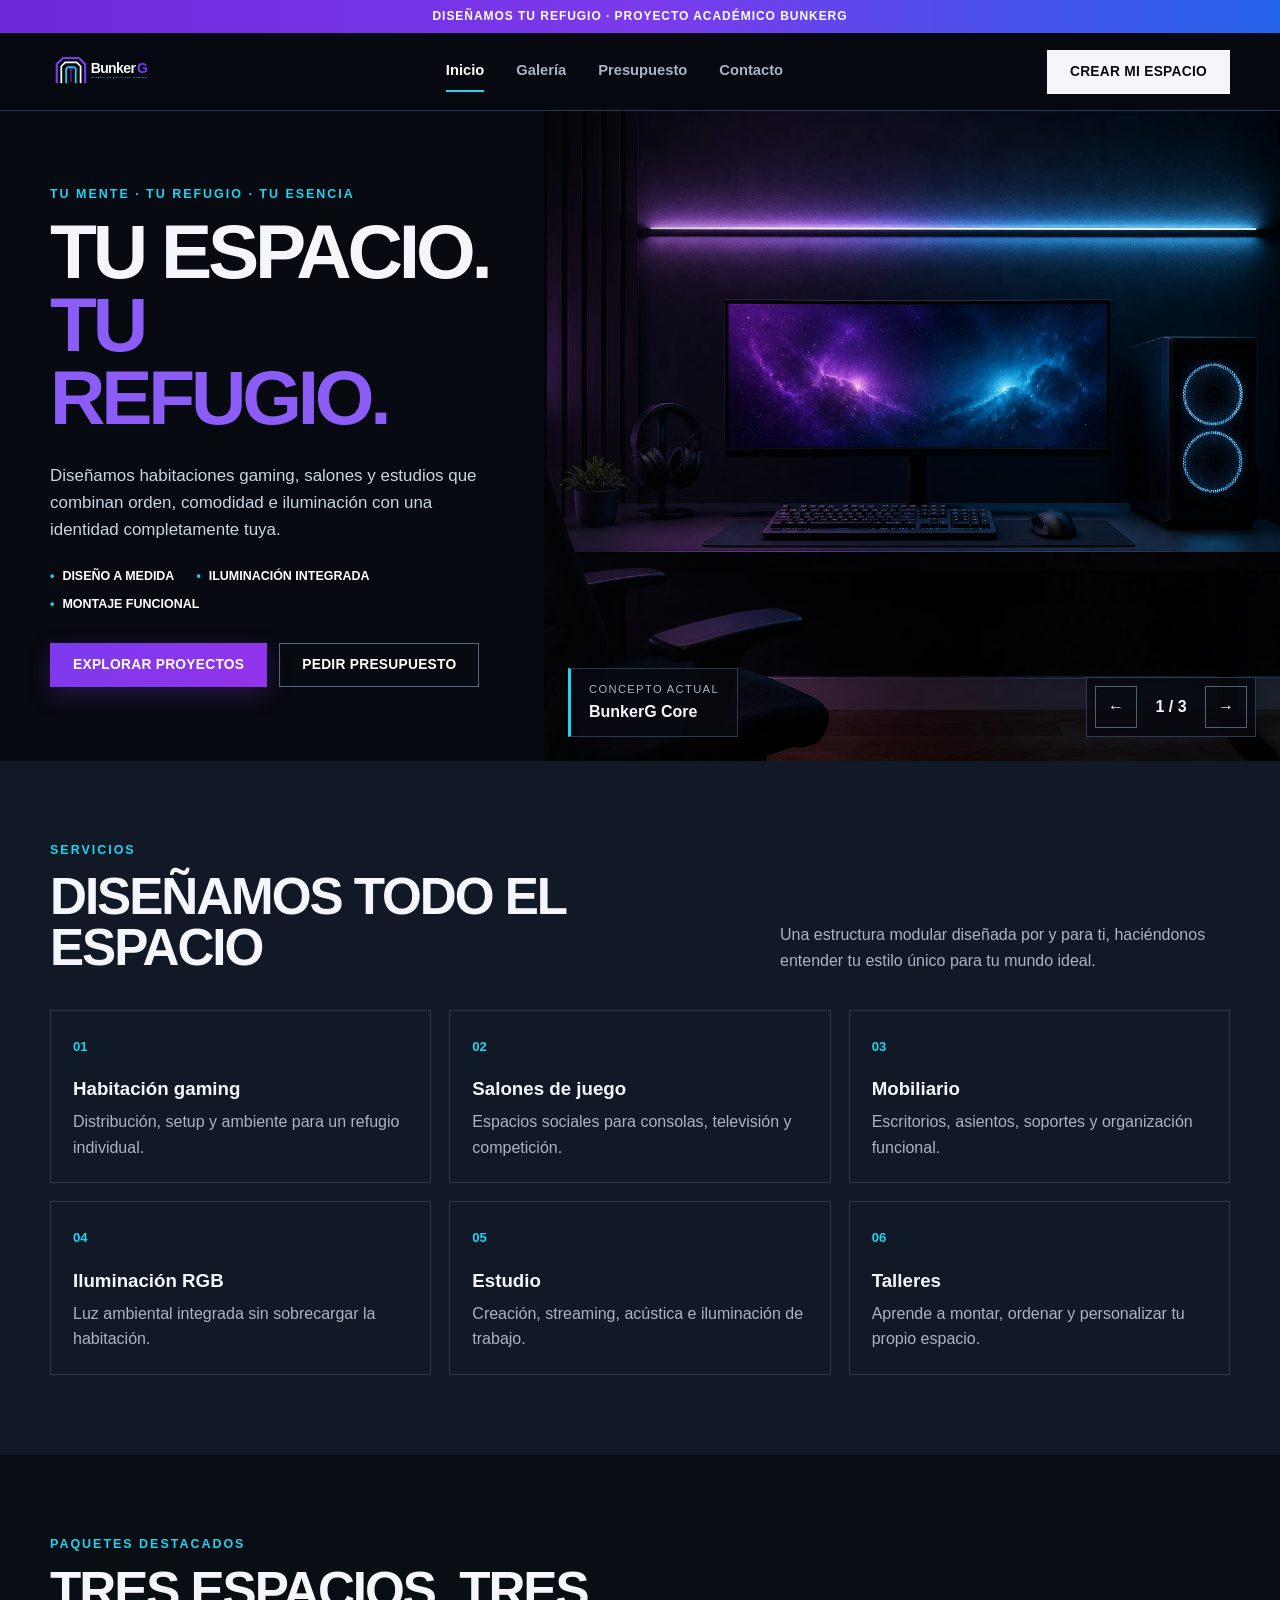
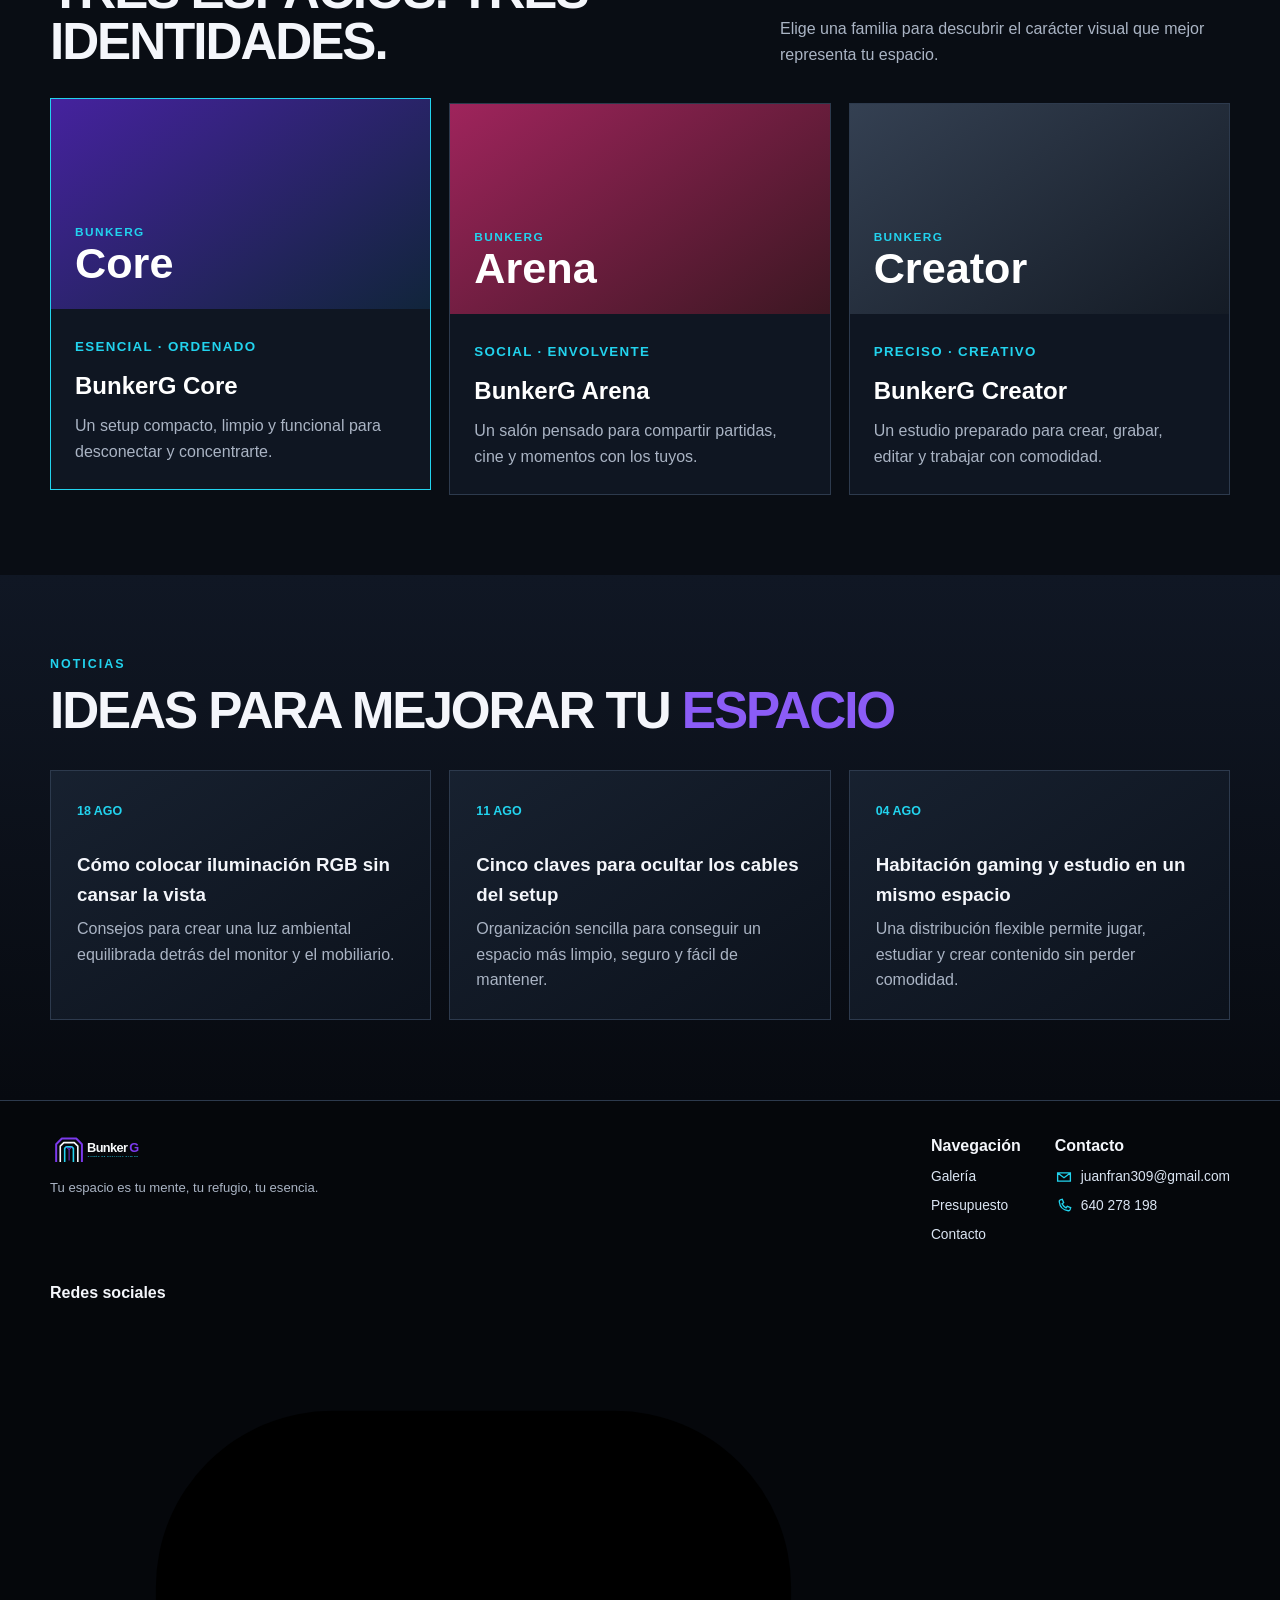
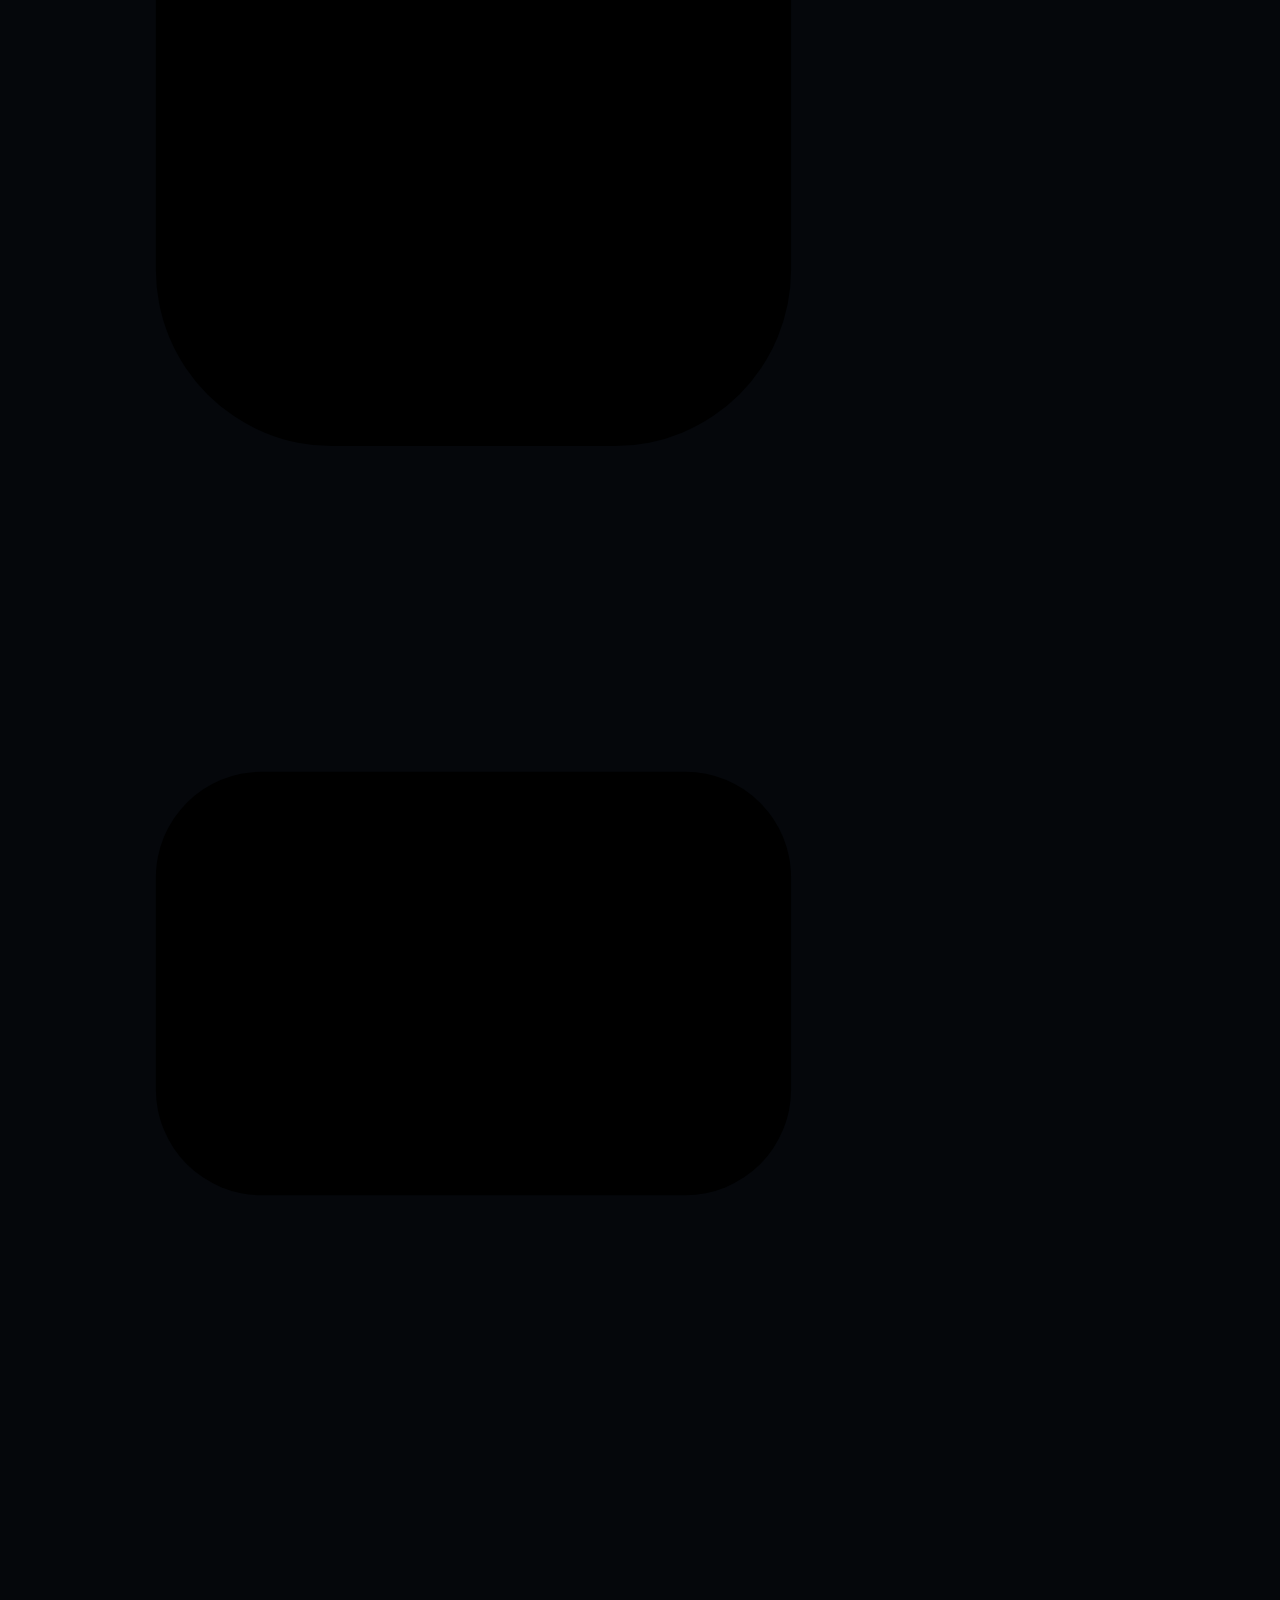
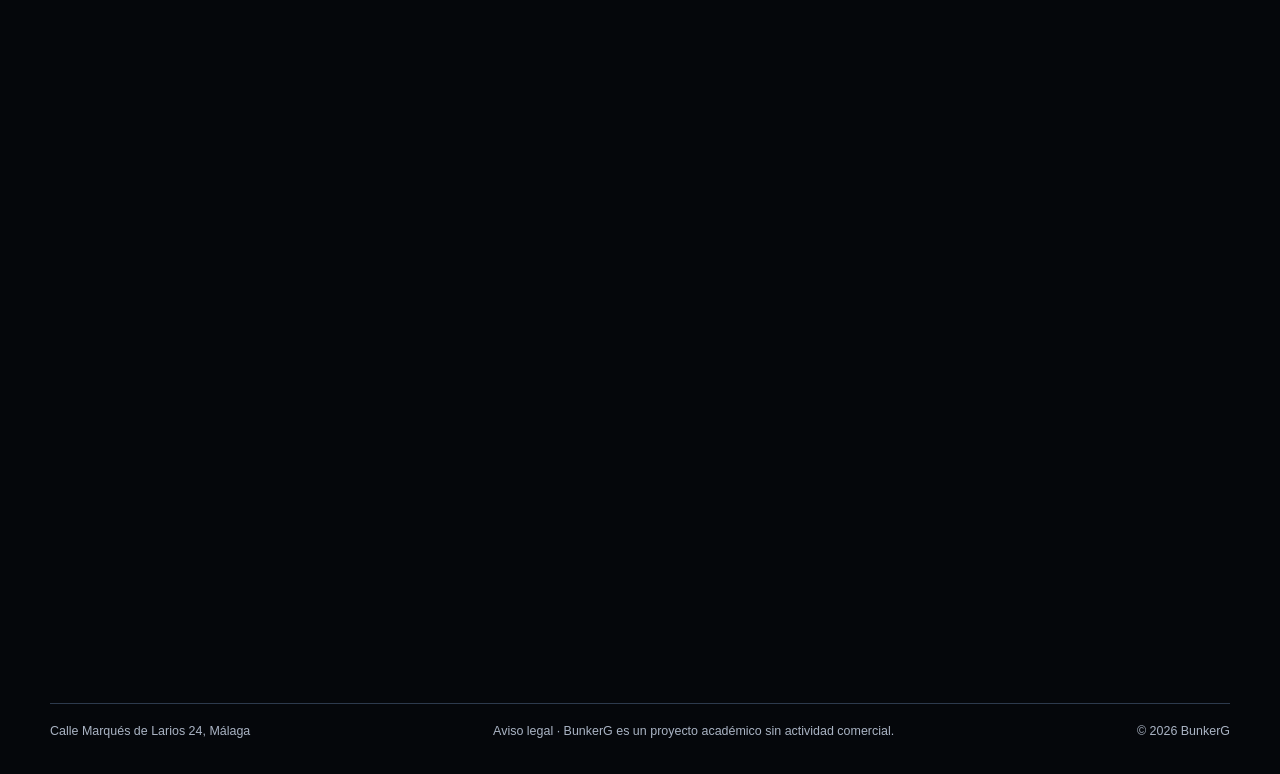
==== commit 8071e16d: "Añadir redes sociales al footer" ====
--- a/index.html
+++ b/index.html
@@ -186,6 +186,21 @@
         <span>640&nbsp;278&nbsp;198</span>
       </a>
     </div>
+    <div class="footer-social">
+      <strong>Redes sociales</strong>
+      <div class="social-links">
+        <a href="https://www.instagram.com/" target="_blank" rel="noopener noreferrer" aria-label="Abrir Instagram">
+          <svg viewBox="0 0 24 24" aria-hidden="true"><rect x="3" y="3" width="18" height="18" rx="5"></rect><circle cx="12" cy="12" r="4"></circle><circle cx="17.5" cy="6.5" r="1"></circle></svg>
+        </a>
+        <a href="https://www.youtube.com/" target="_blank" rel="noopener noreferrer" aria-label="Abrir YouTube">
+          <svg viewBox="0 0 24 24" aria-hidden="true"><rect x="3" y="6" width="18" height="12" rx="3"></rect><path d="m10 9 5 3-5 3z"></path></svg>
+        </a>
+        <a href="https://x.com/" target="_blank" rel="noopener noreferrer" aria-label="Abrir X, anteriormente Twitter">
+          <svg viewBox="0 0 24 24" aria-hidden="true"><path d="M5 4l14 16M19 4 5 20"></path></svg>
+        </a>
+      </div>
+    </div>
+
     <div class="footer-meta">
       <address>Calle Marqués de Larios 24, Málaga</address>
       <span>Aviso legal · BunkerG es un proyecto académico sin actividad comercial.</span>
--- a/assets/css/styles.css
+++ b/assets/css/styles.css
@@ -1,1075 +1,1054 @@
-:root {
-  --background: #070a10;
-  --surface: #0f1622;
-  --surface-light: #182231;
-  --text: #f4f6fb;
-  --muted: #aab4c4;
-  --purple: #7c3aed;
-  --cyan: #22d3ee;
-  --pink: #ec4899;
-  --orange: #f59e0b;
-  --border: #2d3a4d;
-  --radius: 14px;
-  --content-width: 1180px;
-}
-
-* {
-  box-sizing: border-box;
-}
-
-html {
-  scroll-behavior: smooth;
-}
-
-body {
-  margin: 0;
-  color: var(--text);
-  background:
-    radial-gradient(circle at 8% 20%, rgba(124, 58, 237, 0.14), transparent 28%),
-    radial-gradient(circle at 92% 75%, rgba(34, 211, 238, 0.1), transparent 26%),
-    var(--background);
-  font-family: Arial, Helvetica, sans-serif;
-  line-height: 1.6;
-}
-
-img {
-  display: block;
-  max-width: 100%;
-}
-
-a {
-  color: inherit;
-  text-decoration: none;
-}
-
-button,
-input {
-  font: inherit;
-}
-
-button,
-.button {
-  cursor: pointer;
-}
-
-.sr-only {
-  position: absolute;
-  width: 1px;
-  height: 1px;
-  padding: 0;
-  margin: -1px;
-  overflow: hidden;
-  clip: rect(0, 0, 0, 0);
-  white-space: nowrap;
-  border: 0;
-}
-
-.top-strip {
-  padding: 7px 20px;
-  color: white;
-  background: linear-gradient(90deg, #6d28d9, #7c3aed, #2563eb);
-  text-align: center;
-  font-size: 0.75rem;
-  font-weight: 700;
-  letter-spacing: 0.08em;
-  text-transform: uppercase;
-}
-
-.site-header {
-  position: sticky;
-  top: 0;
-  z-index: 20;
-  display: flex;
-  align-items: center;
-  justify-content: space-between;
-  gap: 32px;
-  min-height: 78px;
-  padding: 12px max(24px, calc((100% - var(--content-width)) / 2));
-  background: rgba(7, 10, 16, 0.95);
-  border-bottom: 1px solid var(--border);
-}
-
-.brand img {
-  width: 132px;
-}
-
-.main-nav {
-  display: flex;
-  align-items: center;
-  gap: 32px;
-}
-
-.main-nav a {
-  padding: 8px 0;
-  color: var(--muted);
-  font-size: 0.92rem;
-  font-weight: 700;
-  border-bottom: 2px solid transparent;
-}
-
-.main-nav a:hover,
-.main-nav a.active {
-  color: white;
-  border-color: var(--cyan);
-}
-
-.menu-toggle {
-  display: none;
-  color: white;
-  background: transparent;
-  border: 1px solid var(--border);
-  border-radius: 8px;
-  padding: 8px 11px;
-}
-
-.button {
-  display: inline-flex;
-  align-items: center;
-  justify-content: center;
-  min-height: 44px;
-  padding: 10px 22px;
-  border: 1px solid transparent;
-  border-radius: 8px;
-  font-size: 0.86rem;
-  font-weight: 800;
-  letter-spacing: 0.02em;
-  text-transform: uppercase;
-  transition: transform 0.2s ease, border-color 0.2s ease, background 0.2s ease;
-}
-
-.button:hover {
-  transform: translateY(-2px);
-}
-
-.button-primary {
-  color: white;
-  background: linear-gradient(135deg, var(--purple), #9333ea);
-  box-shadow: 0 8px 24px rgba(124, 58, 237, 0.24);
-}
-
-body[data-page="contact"] .button-primary {
-  box-shadow: none;
-}
-
-.button-outline {
-  color: white;
-  background: transparent;
-  border-color: #596579;
-}
-
-.button-light {
-  color: #0a0d13;
-  background: #f4f6fb;
-}
-
-.button-group {
-  display: flex;
-  flex-wrap: wrap;
-  gap: 12px;
-  margin-top: 28px;
-}
-
-.eyebrow {
-  margin: 0 0 10px;
-  color: var(--cyan);
-  font-size: 0.78rem;
-  font-weight: 800;
-  letter-spacing: 0.16em;
-  text-transform: uppercase;
-}
-
-.hero {
-  display: grid;
-  grid-template-columns: minmax(360px, 0.85fr) minmax(0, 1.15fr);
-  min-height: 650px;
-  background: #070a10;
-}
-
-.hero-content {
-  display: flex;
-  flex-direction: column;
-  justify-content: center;
-  padding: 70px max(40px, calc((100vw - var(--content-width)) / 2));
-}
-
-.hero h1,
-.page-intro h1 {
-  margin: 0;
-  font-size: clamp(3rem, 6vw, 6rem);
-  line-height: 0.95;
-  letter-spacing: -0.055em;
-  text-transform: uppercase;
-}
-
-.hero h1 span,
-.title-accent,
-.news h2 span {
-  color: #8b5cf6;
-}
-
-.hero-description {
-  max-width: 600px;
-  margin: 28px 0 0;
-  color: #cbd5e1;
-  font-size: 1.06rem;
-}
-
-.hero-features {
-  display: flex;
-  flex-wrap: wrap;
-  gap: 8px 22px;
-  padding: 0;
-  margin: 24px 0 0;
-  list-style: none;
-  color: white;
-  font-size: 0.78rem;
-  font-weight: 800;
-  text-transform: uppercase;
-}
-
-.hero-features li::before {
-  content: "•";
-  margin-right: 8px;
-  color: var(--cyan);
-}
-
-.hero-visual {
-  position: relative;
-  min-height: 650px;
-  overflow: hidden;
-  background: #101724;
-}
-
-.hero-visual::after {
-  content: "";
-  position: absolute;
-  inset: 0;
-  background: linear-gradient(90deg, rgba(7, 10, 16, 0.32), transparent 35%);
-  pointer-events: none;
-}
-
-.hero-image {
-  width: 100%;
-  height: 100%;
-  object-fit: cover;
-  transition: opacity 0.18s ease;
-}
-
-.hero-image.changing {
-  opacity: 0.45;
-}
-
-.hero-controls,
-.hero-badge {
-  position: absolute;
-  z-index: 2;
-  bottom: 24px;
-  background: rgba(7, 10, 16, 0.88);
-  border: 1px solid var(--border);
-  border-radius: 10px;
-}
-
-.hero-controls {
-  right: 24px;
-  display: flex;
-  align-items: center;
-  gap: 12px;
-  padding: 8px;
-}
-
-.hero-control {
-  width: 42px;
-  height: 42px;
-  color: white;
-  background: transparent;
-  border: 1px solid #536074;
-  border-radius: 7px;
-}
-
-.hero-counter {
-  min-width: 44px;
-  text-align: center;
-  font-weight: 800;
-}
-
-.hero-badge {
-  left: 24px;
-  padding: 12px 18px;
-  border-left: 3px solid var(--cyan);
-}
-
-.hero-badge span,
-.hero-badge strong {
-  display: block;
-}
-
-.hero-badge span {
-  color: var(--muted);
-  font-size: 0.7rem;
-  letter-spacing: 0.12em;
-  text-transform: uppercase;
-}
-
-.section,
-.page-intro,
-.gallery-area,
-.budget-area,
-.contact-area {
-  padding-left: max(24px, calc((100% - var(--content-width)) / 2));
-  padding-right: max(24px, calc((100% - var(--content-width)) / 2));
-}
-
-.section {
-  padding-top: 80px;
-  padding-bottom: 80px;
-}
-
-.section-light {
-  background: #111926;
-}
-
-.section-dark {
-  background: #090d14;
-}
-
-.section-header {
-  display: flex;
-  align-items: end;
-  justify-content: space-between;
-  gap: 40px;
-  margin-bottom: 36px;
-}
-
-.section-header h2,
-.news h2 {
-  margin: 0;
-  font-size: clamp(2rem, 4vw, 3.6rem);
-  line-height: 1;
-  letter-spacing: -0.04em;
-  text-transform: uppercase;
-}
-
-.section-header > p {
-  max-width: 450px;
-  margin: 0;
-  color: var(--muted);
-}
-
-.services-grid,
-.packages-grid,
-.news-list,
-.projects-gallery {
-  display: grid;
-  gap: 18px;
-}
-
-.services-grid {
-  grid-template-columns: repeat(3, 1fr);
-}
-
-.news-item {
-  padding: 26px;
-  background: linear-gradient(145deg, rgba(24, 34, 49, 0.94), rgba(12, 18, 28, 0.94));
-  border: 1px solid var(--border);
-  border-radius: var(--radius);
-}
-
-.service-card {
-  min-height: 150px;
-  padding: 22px;
-  background: #111926;
-  border: 1px solid #2d3a4d;
-  border-radius: 10px;
-}
-
-.service-card span {
-  display: inline-block;
-  color: var(--cyan);
-  font-size: 0.82rem;
-  font-weight: 800;
-}
-
-.service-card h3 {
-  margin: 16px 0 5px;
-}
-
-.news-item h3 {
-  margin: 28px 0 6px;
-}
-
-.service-card p,
-.news-item p,
-.project-content p {
-  margin: 0;
-  color: var(--muted);
-}
-
-.packages-grid {
-  grid-template-columns: repeat(3, 1fr);
-}
-
-.package-card {
-  padding: 0;
-  overflow: hidden;
-  color: white;
-  text-align: left;
-  background: var(--surface);
-  border: 1px solid var(--border);
-  border-radius: var(--radius);
-  transition: transform 0.2s ease, border-color 0.2s ease;
-}
-
-.package-card:hover,
-.package-card.selected {
-  transform: translateY(-5px);
-  border-color: var(--cyan);
-}
-
-.package-art {
-  display: flex;
-  flex-direction: column;
-  justify-content: end;
-  min-height: 210px;
-  padding: 24px;
-}
-
-.package-card.core .package-art {
-  background: linear-gradient(145deg, #45229e, #11253b);
-}
-
-.package-card.arena .package-art {
-  background: linear-gradient(145deg, #9f245c, #3c1722);
-}
-
-.package-card.creator .package-art {
-  background: linear-gradient(145deg, #344052, #141b25);
-}
-
-.package-brand {
-  color: var(--cyan);
-  font-size: 0.74rem;
-  font-weight: 800;
-  letter-spacing: 0.12em;
-  text-transform: uppercase;
-}
-
-.package-short-name {
-  font-size: 2.7rem;
-  font-weight: 900;
-  line-height: 1;
-}
-
-.package-content {
-  display: block;
-  padding: 24px;
-}
-
-.package-content small,
-.project-content small {
-  color: var(--cyan);
-  font-weight: 800;
-  letter-spacing: 0.1em;
-  text-transform: uppercase;
-}
-
-.package-content strong {
-  display: block;
-  margin: 8px 0;
-  font-size: 1.5rem;
-}
-
-.package-content > span:last-child {
-  display: block;
-  color: var(--muted);
-}
-
-.news {
-  background: linear-gradient(180deg, #101724, #070a10);
-}
-
-.news-list {
-  grid-template-columns: repeat(3, 1fr);
-  margin-top: 34px;
-}
-
-.news-item time {
-  color: var(--cyan);
-  font-size: 0.78rem;
-  font-weight: 800;
-}
-
-.page-intro {
-  padding-top: 72px;
-  padding-bottom: 42px;
-  background: linear-gradient(135deg, rgba(124, 58, 237, 0.15), transparent 46%);
-  border-bottom: 1px solid var(--border);
-}
-
-.page-intro h1 {
-  max-width: 900px;
-  font-size: clamp(2.8rem, 5.5vw, 5.8rem);
-}
-
-.page-intro > p:last-child {
-  max-width: 700px;
-  color: var(--muted);
-}
-
-.gallery-area {
-  min-height: 620px;
-  padding-top: 44px;
-  padding-bottom: 80px;
-  background:
-    radial-gradient(circle at 10% 8%, rgba(124, 58, 237, 0.16), transparent 34%),
-    radial-gradient(circle at 92% 30%, rgba(34, 211, 238, 0.1), transparent 30%),
-    linear-gradient(135deg, #111426 0%, #080b12 48%, #0a141e 100%);
-}
-
-.filters {
-  display: flex;
-  flex-wrap: wrap;
-  gap: 10px;
-  margin-bottom: 28px;
-}
-
-.filter {
-  padding: 10px 20px;
-  color: white;
-  background: var(--surface);
-  border: 1px solid #465368;
-  border-radius: 8px;
-  font-weight: 800;
-}
-
-.filter:hover,
-.filter.active {
-  background: var(--purple);
-  border-color: #a78bfa;
-}
-
-.projects-gallery {
-  grid-template-columns: repeat(3, 1fr);
-}
-
-.project-card {
-  overflow: hidden;
-  background: rgba(10, 16, 25, 0.94);
-  border: 1px solid #405069;
-  border-radius: var(--radius);
-  transition: transform 0.2s ease, border-color 0.2s ease;
-}
-
-.project-card:hover {
-  transform: translateY(-4px);
-  border-color: var(--cyan);
-}
-
-.project-visual {
-  position: relative;
-  display: flex;
-  align-items: end;
-  justify-content: space-between;
-  min-height: 180px;
-  padding: 22px;
-  background: linear-gradient(135deg, rgba(124, 58, 237, 0.5), rgba(34, 211, 238, 0.08));
-  border-bottom: 1px solid var(--border);
-}
-
-.project-card.arena .project-visual {
-  background: linear-gradient(135deg, rgba(236, 72, 153, 0.48), rgba(245, 158, 11, 0.1));
-}
-
-.project-card.creator .project-visual {
-  background: linear-gradient(135deg, rgba(34, 211, 238, 0.3), rgba(245, 158, 11, 0.08));
-}
-
-.project-number {
-  font-size: 2rem;
-  font-weight: 900;
-}
-
-.project-content {
-  padding: 22px;
-}
-
-.project-content h3 {
-  margin: 7px 0;
-  font-size: 1.28rem;
-}
-
-.budget-area {
-  display: grid;
-  grid-template-columns: minmax(0, 1.2fr) minmax(300px, 0.8fr);
-  gap: 34px;
-  align-items: start;
-  padding-top: 50px;
-  padding-bottom: 80px;
-}
-
-.form {
-  display: grid;
-  gap: 18px;
-}
-
-.budget-section,
-.budget-summary,
-.contact-details,
-.map-section {
-  padding: 26px;
-  background: rgba(15, 22, 34, 0.96);
-  border: 1px solid var(--border);
-  border-radius: var(--radius);
-}
-
-.budget-section {
-  padding: 24px;
-  background: #111824;
-  border-color: #3c485a;
-  border-radius: 0;
-  box-shadow: none;
-}
-
-.budget-section-title {
-  margin: 0 0 20px;
-  padding-bottom: 14px;
-  color: white;
-  font-size: 1.25rem;
-  font-weight: 900;
-  border-bottom: 1px solid #303b4b;
-}
-
-.budget-section-title span {
-  color: #a855f7;
-}
-
-.package-selector {
-  display: grid;
-  grid-template-columns: repeat(3, 1fr);
-  gap: 10px;
-}
-
-.package-option {
-  position: relative;
-  display: flex;
-  justify-content: center;
-  padding: 15px;
-  color: white;
-  background: #0a1019;
-  border: 1px solid #465368;
-  border-radius: 9px;
-  font-weight: 800;
-}
-
-.package-option:has(input:checked) {
-  color: #d8b4fe;
-  border-color: #a855f7;
-}
-
-.package-option input {
-  position: absolute;
-  opacity: 0;
-}
-
-.extra-options label {
-  display: grid;
-  grid-template-columns: auto 1fr auto;
-  gap: 12px;
-  align-items: center;
-  padding: 12px 4px;
-  border-bottom: 1px solid var(--border);
-}
-
-.extra-options label:last-child {
-  border-bottom: 0;
-}
-
-.extra-options b {
-  color: var(--cyan);
-}
-
-.field-label,
-.form-grid label {
-  display: grid;
-  gap: 7px;
-  color: #d8dee9;
-  font-size: 0.86rem;
-  font-weight: 700;
-}
-
-.form-grid {
-  display: grid;
-  grid-template-columns: repeat(2, 1fr);
-  gap: 16px;
-}
-
-input[type="text"],
-input[type="tel"],
-input[type="number"] {
-  width: 100%;
-  min-height: 46px;
-  padding: 10px 12px;
-  color: white;
-  background: #080d14;
-  border: 1px solid #465368;
-  border-radius: 8px;
-  outline: none;
-}
-
-input:focus {
-  border-color: var(--cyan);
-  box-shadow: 0 0 0 3px rgba(34, 211, 238, 0.12);
-}
-
-.field-help,
-.summary-note,
-.route-status {
-  color: var(--muted);
-  font-size: 0.85rem;
-}
-
-.consent {
-  display: flex;
-  gap: 10px;
-  align-items: center;
-  color: var(--muted);
-  font-size: 0.88rem;
-}
-
-.error-message {
-  min-height: 24px;
-  margin: 0;
-  color: #fb7185;
-}
-
-.budget-summary {
-  position: sticky;
-  top: 100px;
-}
-
-.budget-summary h2 {
-  margin-top: 0;
-  color: #c084fc;
-  text-transform: uppercase;
-}
-
-.summary-row,
-.summary-total {
-  padding: 18px 0;
-  border-top: 1px solid var(--border);
-}
-
-.summary-row > span,
-.summary-row > strong,
-.summary-row > b,
-.summary-total > span,
-.summary-total > strong {
-  display: block;
-}
-
-.summary-row strong {
-  color: #c084fc;
-}
-
-.summary-row b {
-  margin-top: -26px;
-  text-align: right;
-}
-
-.summary-row ul {
-  padding-left: 18px;
-  color: var(--muted);
-}
-
-.summary-total strong {
-  color: var(--cyan);
-  font-size: 2.8rem;
-  line-height: 1.15;
-}
-
-.request-button {
-  width: 100%;
-}
-
-.success-state {
-  display: inline-block;
-  margin-top: 12px;
-  padding: 6px 10px;
-  color: #86efac;
-  background: rgba(34, 197, 94, 0.12);
-  border-radius: 6px;
-  font-size: 0.75rem;
-  font-weight: 800;
-}
-
-.contact-area {
-  display: grid;
-  grid-template-columns: 0.75fr 1.25fr;
-  gap: 24px;
-  padding-top: 50px;
-  padding-bottom: 80px;
-}
-
-.contact-details h2 {
-  margin-top: 0;
-  font-size: 2rem;
-}
-
-.contact-details dl {
-  display: grid;
-  gap: 0;
-  margin: 24px 0;
-}
-
-.contact-details dl > div {
-  padding: 12px 0;
-  border-bottom: 1px solid var(--border);
-}
-
-.contact-details dt {
-  margin-bottom: 4px;
-  color: var(--muted);
-  font-size: 0.82rem;
-  font-weight: 700;
-}
-
-.contact-details dd {
-  margin: 0;
-  color: white;
-  line-height: 1.5;
-}
-
-.contact-details dd a {
-  color: inherit;
-}
-
-.contact-details dd a:hover {
-  color: var(--cyan);
-}
-
-#dynamic-map {
-  width: 100%;
-  height: 420px;
-  margin-bottom: 18px;
-  border-radius: 10px;
-  overflow: hidden;
-}
-
-.route-button {
-  margin-right: 10px;
-}
-
-.site-footer {
-  display: grid;
-  grid-template-columns: minmax(220px, 1fr) auto auto auto;
-  gap: 34px;
-  align-items: start;
-  padding: 32px max(24px, calc((100% - var(--content-width)) / 2));
-  background: #05070b;
-  border-top: 1px solid var(--border);
-}
-
-.site-footer > div:first-child img {
-  width: 120px;
-  margin-bottom: 8px;
-}
-
-.site-footer p {
-  margin: 0;
-  color: var(--muted);
-  font-size: 0.82rem;
-}
-
-.footer-nav,
-.footer-contact,
-.footer-social {
-  display: grid;
-  align-content: start;
-  gap: 7px;
-}
-
-.footer-nav a,
-.footer-contact a {
-  display: flex;
-  align-items: center;
-  gap: 8px;
-  color: #dbe5f3;
-  font-size: 0.86rem;
-}
-
-.footer-contact svg,
-.footer-social svg {
-  width: 18px;
-  height: 18px;
-  fill: none;
-  stroke: var(--cyan);
-  stroke-width: 1.8;
-}
-
-.social-links {
-  display: flex;
-  gap: 8px;
-}
-
-.social-links a {
-  display: grid;
-  place-items: center;
-  width: 36px;
-  height: 36px;
-  border: 1px solid var(--border);
-}
-
-.social-links a:hover {
-  color: var(--cyan);
-  border-color: var(--cyan);
-}
-
-.footer-meta {
-  grid-column: 1 / -1;
-  display: flex;
-  flex-wrap: wrap;
-  justify-content: space-between;
-  gap: 10px 24px;
-  padding-top: 18px;
-  color: var(--muted);
-  border-top: 1px solid var(--border);
-  font-size: 0.78rem;
-}
-
-.footer-meta address {
-  font-style: normal;
-}
-
-@media (max-width: 900px) {
-  .header-action {
-    display: none;
-  }
-
-  .hero {
-    grid-template-columns: 1fr;
-  }
-
-  .hero-content,
-  .hero-visual {
-    min-height: 540px;
-  }
-
-  .services-grid,
-  .projects-gallery {
-    grid-template-columns: repeat(2, 1fr);
-  }
-
-  .packages-grid,
-  .news-list {
-    grid-template-columns: 1fr;
-  }
-
-  .budget-area,
-  .contact-area {
-    grid-template-columns: 1fr;
-  }
-
-  .budget-summary {
-    position: static;
-  }
-
-  .site-footer {
-    grid-template-columns: 1fr 1fr;
-  }
-
-}
-
-@media (max-width: 680px) {
-  .site-header {
-    flex-wrap: wrap;
-    gap: 12px;
-  }
-
-  .menu-toggle {
-    display: block;
-  }
-
-  .main-nav {
-    display: none;
-    flex-basis: 100%;
-    flex-direction: column;
-    align-items: stretch;
-    gap: 2px;
-    padding-top: 10px;
-  }
-
-  .main-nav.open {
-    display: flex;
-  }
-
-  .main-nav a {
-    padding: 10px 0;
-  }
-
-  .hero-content {
-    padding: 56px 24px;
-  }
-
-  .hero h1 {
-    font-size: clamp(3rem, 17vw, 4.8rem);
-  }
-
-  .hero-visual {
-    min-height: 430px;
-  }
-
-  .section-header {
-    display: block;
-  }
-
-  .section-header > p {
-    margin-top: 16px;
-  }
-
-  .services-grid,
-  .projects-gallery,
-  .package-selector,
-  .form-grid {
-    grid-template-columns: 1fr;
-  }
-
-  .hero-controls {
-    right: 12px;
-    bottom: 12px;
-  }
-
-  .hero-badge {
-    left: 12px;
-    bottom: 12px;
-  }
-
-  .site-footer {
-    grid-template-columns: 1fr;
-  }
-
-  .footer-meta {
-    flex-direction: column;
-  }
-}
-
-.button,
-.menu-toggle,
-.hero-controls,
-.hero-control,
-.hero-badge,
-.service-card,
-.news-item,
-.package-card,
-.filter,
-.project-card,
-.budget-summary,
-.contact-details,
-.map-section,
-.package-option,
-input[type="text"],
-input[type="tel"],
-input[type="number"],
-.success-state,
-#dynamic-map {
-  border-radius: 0;
-}
-
+:root {
+  --background: #070a10;
+  --surface: #0f1622;
+  --surface-light: #182231;
+  --text: #f4f6fb;
+  --muted: #aab4c4;
+  --purple: #7c3aed;
+  --cyan: #22d3ee;
+  --pink: #ec4899;
+  --orange: #f59e0b;
+  --border: #2d3a4d;
+  --radius: 14px;
+  --content-width: 1180px;
+}
+
+* {
+  box-sizing: border-box;
+}
+
+html {
+  scroll-behavior: smooth;
+}
+
+body {
+  margin: 0;
+  color: var(--text);
+  background:
+    radial-gradient(circle at 8% 20%, rgba(124, 58, 237, 0.14), transparent 28%),
+    radial-gradient(circle at 92% 75%, rgba(34, 211, 238, 0.1), transparent 26%),
+    var(--background);
+  font-family: Arial, Helvetica, sans-serif;
+  line-height: 1.6;
+}
+
+img {
+  display: block;
+  max-width: 100%;
+}
+
+a {
+  color: inherit;
+  text-decoration: none;
+}
+
+button,
+input {
+  font: inherit;
+}
+
+button,
+.button {
+  cursor: pointer;
+}
+
+.sr-only {
+  position: absolute;
+  width: 1px;
+  height: 1px;
+  padding: 0;
+  margin: -1px;
+  overflow: hidden;
+  clip: rect(0, 0, 0, 0);
+  white-space: nowrap;
+  border: 0;
+}
+
+.top-strip {
+  padding: 7px 20px;
+  color: white;
+  background: linear-gradient(90deg, #6d28d9, #7c3aed, #2563eb);
+  text-align: center;
+  font-size: 0.75rem;
+  font-weight: 700;
+  letter-spacing: 0.08em;
+  text-transform: uppercase;
+}
+
+.site-header {
+  position: sticky;
+  top: 0;
+  z-index: 20;
+  display: flex;
+  align-items: center;
+  justify-content: space-between;
+  gap: 32px;
+  min-height: 78px;
+  padding: 12px max(24px, calc((100% - var(--content-width)) / 2));
+  background: rgba(7, 10, 16, 0.95);
+  border-bottom: 1px solid var(--border);
+}
+
+.brand img {
+  width: 132px;
+}
+
+.main-nav {
+  display: flex;
+  align-items: center;
+  gap: 32px;
+}
+
+.main-nav a {
+  padding: 8px 0;
+  color: var(--muted);
+  font-size: 0.92rem;
+  font-weight: 700;
+  border-bottom: 2px solid transparent;
+}
+
+.main-nav a:hover,
+.main-nav a.active {
+  color: white;
+  border-color: var(--cyan);
+}
+
+.menu-toggle {
+  display: none;
+  color: white;
+  background: transparent;
+  border: 1px solid var(--border);
+  border-radius: 8px;
+  padding: 8px 11px;
+}
+
+.button {
+  display: inline-flex;
+  align-items: center;
+  justify-content: center;
+  min-height: 44px;
+  padding: 10px 22px;
+  border: 1px solid transparent;
+  border-radius: 8px;
+  font-size: 0.86rem;
+  font-weight: 800;
+  letter-spacing: 0.02em;
+  text-transform: uppercase;
+  transition: transform 0.2s ease, border-color 0.2s ease, background 0.2s ease;
+}
+
+.button:hover {
+  transform: translateY(-2px);
+}
+
+.button-primary {
+  color: white;
+  background: linear-gradient(135deg, var(--purple), #9333ea);
+  box-shadow: 0 8px 24px rgba(124, 58, 237, 0.24);
+}
+
+body[data-page="contact"] .button-primary {
+  box-shadow: none;
+}
+
+.button-outline {
+  color: white;
+  background: transparent;
+  border-color: #596579;
+}
+
+.button-light {
+  color: #0a0d13;
+  background: #f4f6fb;
+}
+
+.button-group {
+  display: flex;
+  flex-wrap: wrap;
+  gap: 12px;
+  margin-top: 28px;
+}
+
+.eyebrow {
+  margin: 0 0 10px;
+  color: var(--cyan);
+  font-size: 0.78rem;
+  font-weight: 800;
+  letter-spacing: 0.16em;
+  text-transform: uppercase;
+}
+
+.hero {
+  display: grid;
+  grid-template-columns: minmax(360px, 0.85fr) minmax(0, 1.15fr);
+  min-height: 650px;
+  background: #070a10;
+}
+
+.hero-content {
+  display: flex;
+  flex-direction: column;
+  justify-content: center;
+  padding: 70px max(40px, calc((100vw - var(--content-width)) / 2));
+}
+
+.hero h1,
+.page-intro h1 {
+  margin: 0;
+  font-size: clamp(3rem, 6vw, 6rem);
+  line-height: 0.95;
+  letter-spacing: -0.055em;
+  text-transform: uppercase;
+}
+
+.hero h1 span,
+.title-accent,
+.news h2 span {
+  color: #8b5cf6;
+}
+
+.hero-description {
+  max-width: 600px;
+  margin: 28px 0 0;
+  color: #cbd5e1;
+  font-size: 1.06rem;
+}
+
+.hero-features {
+  display: flex;
+  flex-wrap: wrap;
+  gap: 8px 22px;
+  padding: 0;
+  margin: 24px 0 0;
+  list-style: none;
+  color: white;
+  font-size: 0.78rem;
+  font-weight: 800;
+  text-transform: uppercase;
+}
+
+.hero-features li::before {
+  content: "•";
+  margin-right: 8px;
+  color: var(--cyan);
+}
+
+.hero-visual {
+  position: relative;
+  min-height: 650px;
+  overflow: hidden;
+  background: #101724;
+}
+
+.hero-visual::after {
+  content: "";
+  position: absolute;
+  inset: 0;
+  background: linear-gradient(90deg, rgba(7, 10, 16, 0.32), transparent 35%);
+  pointer-events: none;
+}
+
+.hero-image {
+  width: 100%;
+  height: 100%;
+  object-fit: cover;
+  transition: opacity 0.18s ease;
+}
+
+.hero-image.changing {
+  opacity: 0.45;
+}
+
+.hero-controls,
+.hero-badge {
+  position: absolute;
+  z-index: 2;
+  bottom: 24px;
+  background: rgba(7, 10, 16, 0.88);
+  border: 1px solid var(--border);
+  border-radius: 10px;
+}
+
+.hero-controls {
+  right: 24px;
+  display: flex;
+  align-items: center;
+  gap: 12px;
+  padding: 8px;
+}
+
+.hero-control {
+  width: 42px;
+  height: 42px;
+  color: white;
+  background: transparent;
+  border: 1px solid #536074;
+  border-radius: 7px;
+}
+
+.hero-counter {
+  min-width: 44px;
+  text-align: center;
+  font-weight: 800;
+}
+
+.hero-badge {
+  left: 24px;
+  padding: 12px 18px;
+  border-left: 3px solid var(--cyan);
+}
+
+.hero-badge span,
+.hero-badge strong {
+  display: block;
+}
+
+.hero-badge span {
+  color: var(--muted);
+  font-size: 0.7rem;
+  letter-spacing: 0.12em;
+  text-transform: uppercase;
+}
+
+.section,
+.page-intro,
+.gallery-area,
+.budget-area,
+.contact-area {
+  padding-left: max(24px, calc((100% - var(--content-width)) / 2));
+  padding-right: max(24px, calc((100% - var(--content-width)) / 2));
+}
+
+.section {
+  padding-top: 80px;
+  padding-bottom: 80px;
+}
+
+.section-light {
+  background: #111926;
+}
+
+.section-dark {
+  background: #090d14;
+}
+
+.section-header {
+  display: flex;
+  align-items: end;
+  justify-content: space-between;
+  gap: 40px;
+  margin-bottom: 36px;
+}
+
+.section-header h2,
+.news h2 {
+  margin: 0;
+  font-size: clamp(2rem, 4vw, 3.6rem);
+  line-height: 1;
+  letter-spacing: -0.04em;
+  text-transform: uppercase;
+}
+
+.section-header > p {
+  max-width: 450px;
+  margin: 0;
+  color: var(--muted);
+}
+
+.services-grid,
+.packages-grid,
+.news-list,
+.projects-gallery {
+  display: grid;
+  gap: 18px;
+}
+
+.services-grid {
+  grid-template-columns: repeat(3, 1fr);
+}
+
+.news-item {
+  padding: 26px;
+  background: linear-gradient(145deg, rgba(24, 34, 49, 0.94), rgba(12, 18, 28, 0.94));
+  border: 1px solid var(--border);
+  border-radius: var(--radius);
+}
+
+.service-card {
+  min-height: 150px;
+  padding: 22px;
+  background: #111926;
+  border: 1px solid #2d3a4d;
+  border-radius: 10px;
+}
+
+.service-card span {
+  display: inline-block;
+  color: var(--cyan);
+  font-size: 0.82rem;
+  font-weight: 800;
+}
+
+.service-card h3 {
+  margin: 16px 0 5px;
+}
+
+.news-item h3 {
+  margin: 28px 0 6px;
+}
+
+.service-card p,
+.news-item p,
+.project-content p {
+  margin: 0;
+  color: var(--muted);
+}
+
+.packages-grid {
+  grid-template-columns: repeat(3, 1fr);
+}
+
+.package-card {
+  padding: 0;
+  overflow: hidden;
+  color: white;
+  text-align: left;
+  background: var(--surface);
+  border: 1px solid var(--border);
+  border-radius: var(--radius);
+  transition: transform 0.2s ease, border-color 0.2s ease;
+}
+
+.package-card:hover,
+.package-card.selected {
+  transform: translateY(-5px);
+  border-color: var(--cyan);
+}
+
+.package-art {
+  display: flex;
+  flex-direction: column;
+  justify-content: end;
+  min-height: 210px;
+  padding: 24px;
+}
+
+.package-card.core .package-art {
+  background: linear-gradient(145deg, #45229e, #11253b);
+}
+
+.package-card.arena .package-art {
+  background: linear-gradient(145deg, #9f245c, #3c1722);
+}
+
+.package-card.creator .package-art {
+  background: linear-gradient(145deg, #344052, #141b25);
+}
+
+.package-brand {
+  color: var(--cyan);
+  font-size: 0.74rem;
+  font-weight: 800;
+  letter-spacing: 0.12em;
+  text-transform: uppercase;
+}
+
+.package-short-name {
+  font-size: 2.7rem;
+  font-weight: 900;
+  line-height: 1;
+}
+
+.package-content {
+  display: block;
+  padding: 24px;
+}
+
+.package-content small,
+.project-content small {
+  color: var(--cyan);
+  font-weight: 800;
+  letter-spacing: 0.1em;
+  text-transform: uppercase;
+}
+
+.package-content strong {
+  display: block;
+  margin: 8px 0;
+  font-size: 1.5rem;
+}
+
+.package-content > span:last-child {
+  display: block;
+  color: var(--muted);
+}
+
+.news {
+  background: linear-gradient(180deg, #101724, #070a10);
+}
+
+.news-list {
+  grid-template-columns: repeat(3, 1fr);
+  margin-top: 34px;
+}
+
+.news-item time {
+  color: var(--cyan);
+  font-size: 0.78rem;
+  font-weight: 800;
+}
+
+.page-intro {
+  padding-top: 72px;
+  padding-bottom: 42px;
+  background: linear-gradient(135deg, rgba(124, 58, 237, 0.15), transparent 46%);
+  border-bottom: 1px solid var(--border);
+}
+
+.page-intro h1 {
+  max-width: 900px;
+  font-size: clamp(2.8rem, 5.5vw, 5.8rem);
+}
+
+.page-intro > p:last-child {
+  max-width: 700px;
+  color: var(--muted);
+}
+
+.gallery-area {
+  min-height: 620px;
+  padding-top: 44px;
+  padding-bottom: 80px;
+  background:
+    radial-gradient(circle at 10% 8%, rgba(124, 58, 237, 0.16), transparent 34%),
+    radial-gradient(circle at 92% 30%, rgba(34, 211, 238, 0.1), transparent 30%),
+    linear-gradient(135deg, #111426 0%, #080b12 48%, #0a141e 100%);
+}
+
+.filters {
+  display: flex;
+  flex-wrap: wrap;
+  gap: 10px;
+  margin-bottom: 28px;
+}
+
+.filter {
+  padding: 10px 20px;
+  color: white;
+  background: var(--surface);
+  border: 1px solid #465368;
+  border-radius: 8px;
+  font-weight: 800;
+}
+
+.filter:hover,
+.filter.active {
+  background: var(--purple);
+  border-color: #a78bfa;
+}
+
+.projects-gallery {
+  grid-template-columns: repeat(3, 1fr);
+}
+
+.project-card {
+  overflow: hidden;
+  background: rgba(10, 16, 25, 0.94);
+  border: 1px solid #405069;
+  border-radius: var(--radius);
+  transition: transform 0.2s ease, border-color 0.2s ease;
+}
+
+.project-card:hover {
+  transform: translateY(-4px);
+  border-color: var(--cyan);
+}
+
+.project-visual {
+  position: relative;
+  display: flex;
+  align-items: end;
+  justify-content: space-between;
+  min-height: 180px;
+  padding: 22px;
+  background: linear-gradient(135deg, rgba(124, 58, 237, 0.5), rgba(34, 211, 238, 0.08));
+  border-bottom: 1px solid var(--border);
+}
+
+.project-card.arena .project-visual {
+  background: linear-gradient(135deg, rgba(236, 72, 153, 0.48), rgba(245, 158, 11, 0.1));
+}
+
+.project-card.creator .project-visual {
+  background: linear-gradient(135deg, rgba(34, 211, 238, 0.3), rgba(245, 158, 11, 0.08));
+}
+
+.project-number {
+  font-size: 2rem;
+  font-weight: 900;
+}
+
+.project-content {
+  padding: 22px;
+}
+
+.project-content h3 {
+  margin: 7px 0;
+  font-size: 1.28rem;
+}
+
+.budget-area {
+  display: grid;
+  grid-template-columns: minmax(0, 1.2fr) minmax(300px, 0.8fr);
+  gap: 34px;
+  align-items: start;
+  padding-top: 50px;
+  padding-bottom: 80px;
+}
+
+.form {
+  display: grid;
+  gap: 18px;
+}
+
+.budget-section,
+.budget-summary,
+.contact-details,
+.map-section {
+  padding: 26px;
+  background: rgba(15, 22, 34, 0.96);
+  border: 1px solid var(--border);
+  border-radius: var(--radius);
+}
+
+.budget-section {
+  padding: 24px;
+  background: #111824;
+  border-color: #3c485a;
+  border-radius: 0;
+  box-shadow: none;
+}
+
+.budget-section-title {
+  margin: 0 0 20px;
+  padding-bottom: 14px;
+  color: white;
+  font-size: 1.25rem;
+  font-weight: 900;
+  border-bottom: 1px solid #303b4b;
+}
+
+.budget-section-title span {
+  color: #a855f7;
+}
+
+.package-selector {
+  display: grid;
+  grid-template-columns: repeat(3, 1fr);
+  gap: 10px;
+}
+
+.package-option {
+  position: relative;
+  display: flex;
+  justify-content: center;
+  padding: 15px;
+  color: white;
+  background: #0a1019;
+  border: 1px solid #465368;
+  border-radius: 9px;
+  font-weight: 800;
+}
+
+.package-option:has(input:checked) {
+  color: #d8b4fe;
+  border-color: #a855f7;
+}
+
+.package-option input {
+  position: absolute;
+  opacity: 0;
+}
+
+.extra-options label {
+  display: grid;
+  grid-template-columns: auto 1fr auto;
+  gap: 12px;
+  align-items: center;
+  padding: 12px 4px;
+  border-bottom: 1px solid var(--border);
+}
+
+.extra-options label:last-child {
+  border-bottom: 0;
+}
+
+.extra-options b {
+  color: var(--cyan);
+}
+
+.field-label,
+.form-grid label {
+  display: grid;
+  gap: 7px;
+  color: #d8dee9;
+  font-size: 0.86rem;
+  font-weight: 700;
+}
+
+.form-grid {
+  display: grid;
+  grid-template-columns: repeat(2, 1fr);
+  gap: 16px;
+}
+
+input[type="text"],
+input[type="tel"],
+input[type="number"] {
+  width: 100%;
+  min-height: 46px;
+  padding: 10px 12px;
+  color: white;
+  background: #080d14;
+  border: 1px solid #465368;
+  border-radius: 8px;
+  outline: none;
+}
+
+input:focus {
+  border-color: var(--cyan);
+  box-shadow: 0 0 0 3px rgba(34, 211, 238, 0.12);
+}
+
+.field-help,
+.summary-note,
+.route-status {
+  color: var(--muted);
+  font-size: 0.85rem;
+}
+
+.consent {
+  display: flex;
+  gap: 10px;
+  align-items: center;
+  color: var(--muted);
+  font-size: 0.88rem;
+}
+
+.error-message {
+  min-height: 24px;
+  margin: 0;
+  color: #fb7185;
+}
+
+.budget-summary {
+  position: sticky;
+  top: 100px;
+}
+
+.budget-summary h2 {
+  margin-top: 0;
+  color: #c084fc;
+  text-transform: uppercase;
+}
+
+.summary-row,
+.summary-total {
+  padding: 18px 0;
+  border-top: 1px solid var(--border);
+}
+
+.summary-row > span,
+.summary-row > strong,
+.summary-row > b,
+.summary-total > span,
+.summary-total > strong {
+  display: block;
+}
+
+.summary-row strong {
+  color: #c084fc;
+}
+
+.summary-row b {
+  margin-top: -26px;
+  text-align: right;
+}
+
+.summary-row ul {
+  padding-left: 18px;
+  color: var(--muted);
+}
+
+.summary-total strong {
+  color: var(--cyan);
+  font-size: 2.8rem;
+  line-height: 1.15;
+}
+
+.request-button {
+  width: 100%;
+}
+
+.success-state {
+  display: inline-block;
+  margin-top: 12px;
+  padding: 6px 10px;
+  color: #86efac;
+  background: rgba(34, 197, 94, 0.12);
+  border-radius: 6px;
+  font-size: 0.75rem;
+  font-weight: 800;
+}
+
+.contact-area {
+  display: grid;
+  grid-template-columns: 0.75fr 1.25fr;
+  gap: 24px;
+  padding-top: 50px;
+  padding-bottom: 80px;
+}
+
+.contact-details h2 {
+  margin-top: 0;
+  font-size: 2rem;
+}
+
+.contact-details dl {
+  display: grid;
+  gap: 0;
+  margin: 24px 0;
+}
+
+.contact-details dl > div {
+  padding: 12px 0;
+  border-bottom: 1px solid var(--border);
+}
+
+.contact-details dt {
+  margin-bottom: 4px;
+  color: var(--muted);
+  font-size: 0.82rem;
+  font-weight: 700;
+}
+
+.contact-details dd {
+  margin: 0;
+  color: white;
+  line-height: 1.5;
+}
+
+.contact-details dd a {
+  color: inherit;
+}
+
+.contact-details dd a:hover {
+  color: var(--cyan);
+}
+
+#dynamic-map {
+  width: 100%;
+  height: 420px;
+  margin-bottom: 18px;
+  border-radius: 10px;
+  overflow: hidden;
+}
+
+.route-button {
+  margin-right: 10px;
+}
+
+.site-footer {
+  display: grid;
+  grid-template-columns: minmax(220px, 1fr) auto auto;
+  gap: 34px;
+  align-items: start;
+  padding: 32px max(24px, calc((100% - var(--content-width)) / 2));
+  background: #05070b;
+  border-top: 1px solid var(--border);
+}
+
+.site-footer > div:first-child img {
+  width: 120px;
+  margin-bottom: 8px;
+}
+
+.site-footer p {
+  margin: 0;
+  color: var(--muted);
+  font-size: 0.82rem;
+}
+
+.footer-nav,
+.footer-contact {
+  display: grid;
+  align-content: start;
+  gap: 7px;
+}
+
+.footer-nav a,
+.footer-contact a {
+  display: flex;
+  align-items: center;
+  gap: 8px;
+  color: #dbe5f3;
+  font-size: 0.86rem;
+}
+
+.footer-contact svg {
+  width: 18px;
+  height: 18px;
+  fill: none;
+  stroke: var(--cyan);
+  stroke-width: 1.8;
+}
+
+.footer-meta {
+  grid-column: 1 / -1;
+  display: flex;
+  flex-wrap: wrap;
+  justify-content: space-between;
+  gap: 10px 24px;
+  padding-top: 18px;
+  color: var(--muted);
+  border-top: 1px solid var(--border);
+  font-size: 0.78rem;
+}
+
+.footer-meta address {
+  font-style: normal;
+}
+
+@media (max-width: 900px) {
+  .header-action {
+    display: none;
+  }
+
+  .hero {
+    grid-template-columns: 1fr;
+  }
+
+  .hero-content,
+  .hero-visual {
+    min-height: 540px;
+  }
+
+  .services-grid,
+  .projects-gallery {
+    grid-template-columns: repeat(2, 1fr);
+  }
+
+  .packages-grid,
+  .news-list {
+    grid-template-columns: 1fr;
+  }
+
+  .budget-area,
+  .contact-area {
+    grid-template-columns: 1fr;
+  }
+
+  .budget-summary {
+    position: static;
+  }
+
+  .site-footer {
+    grid-template-columns: 1fr 1fr;
+  }
+
+}
+
+@media (max-width: 680px) {
+  .site-header {
+    flex-wrap: wrap;
+    gap: 12px;
+  }
+
+  .menu-toggle {
+    display: block;
+  }
+
+  .main-nav {
+    display: none;
+    flex-basis: 100%;
+    flex-direction: column;
+    align-items: stretch;
+    gap: 2px;
+    padding-top: 10px;
+  }
+
+  .main-nav.open {
+    display: flex;
+  }
+
+  .main-nav a {
+    padding: 10px 0;
+  }
+
+  .hero-content {
+    padding: 56px 24px;
+  }
+
+  .hero h1 {
+    font-size: clamp(3rem, 17vw, 4.8rem);
+  }
+
+  .hero-visual {
+    min-height: 430px;
+  }
+
+  .section-header {
+    display: block;
+  }
+
+  .section-header > p {
+    margin-top: 16px;
+  }
+
+  .services-grid,
+  .projects-gallery,
+  .package-selector,
+  .form-grid {
+    grid-template-columns: 1fr;
+  }
+
+  .hero-controls {
+    right: 12px;
+    bottom: 12px;
+  }
+
+  .hero-badge {
+    left: 12px;
+    bottom: 12px;
+  }
+
+  .site-footer {
+    grid-template-columns: 1fr;
+  }
+
+  .footer-meta {
+    flex-direction: column;
+  }
+}
+
+.button,
+.menu-toggle,
+.hero-controls,
+.hero-control,
+.hero-badge,
+.service-card,
+.news-item,
+.package-card,
+.filter,
+.project-card,
+.budget-summary,
+.contact-details,
+.map-section,
+.package-option,
+input[type="text"],
+input[type="tel"],
+input[type="number"],
+.success-state,
+#dynamic-map {
+  border-radius: 0;
+}
